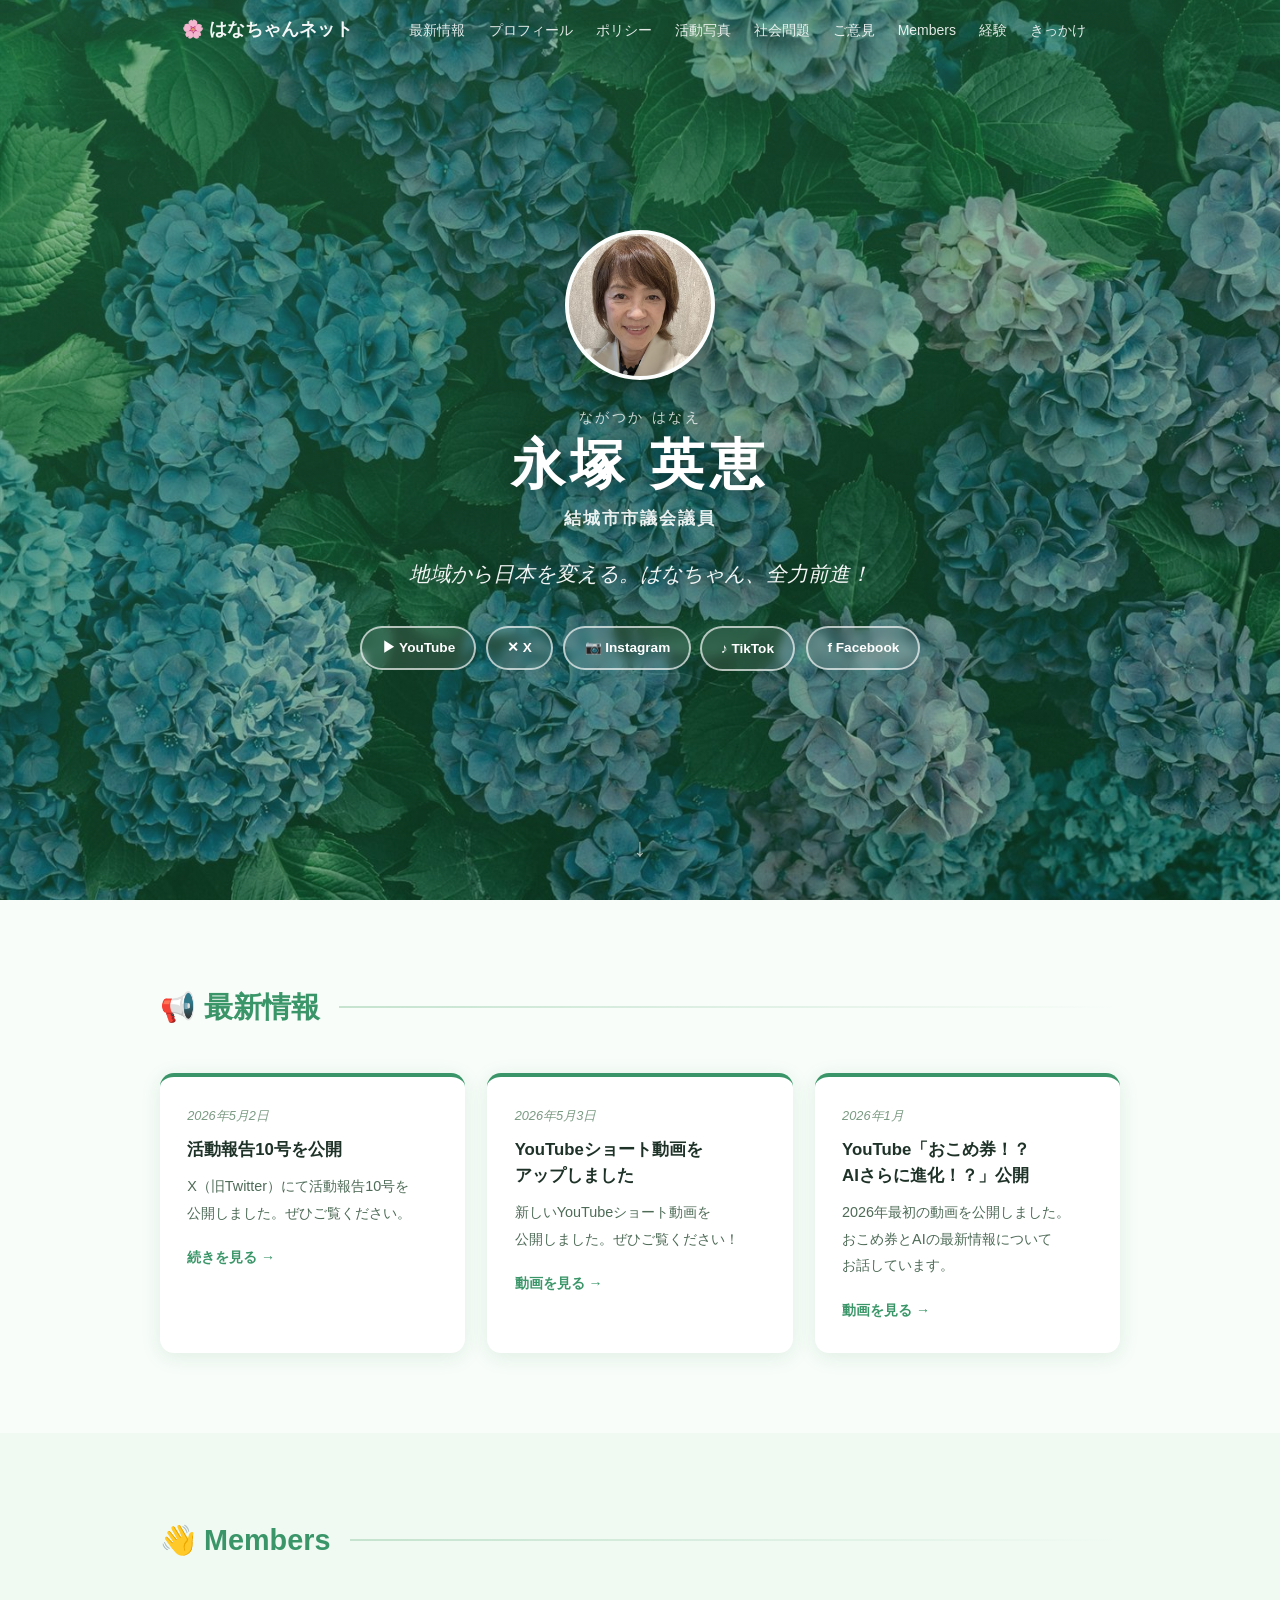
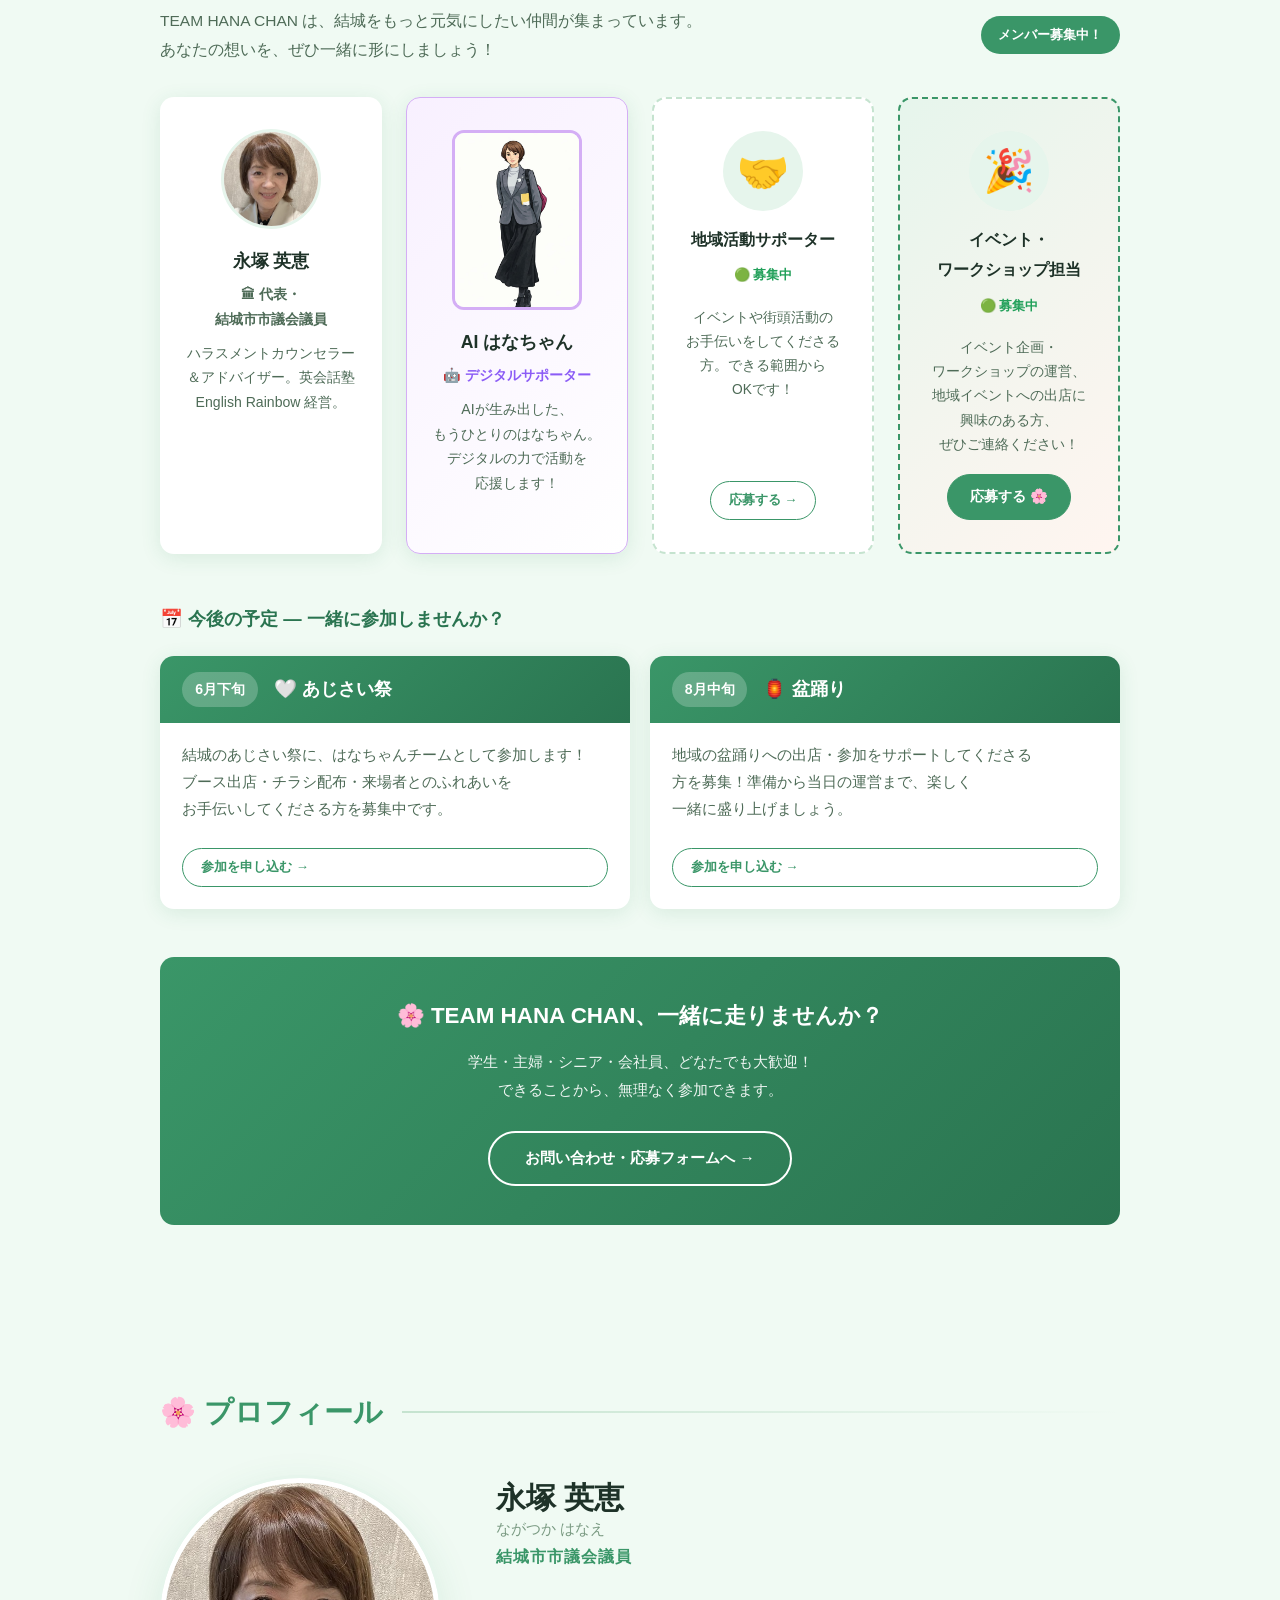
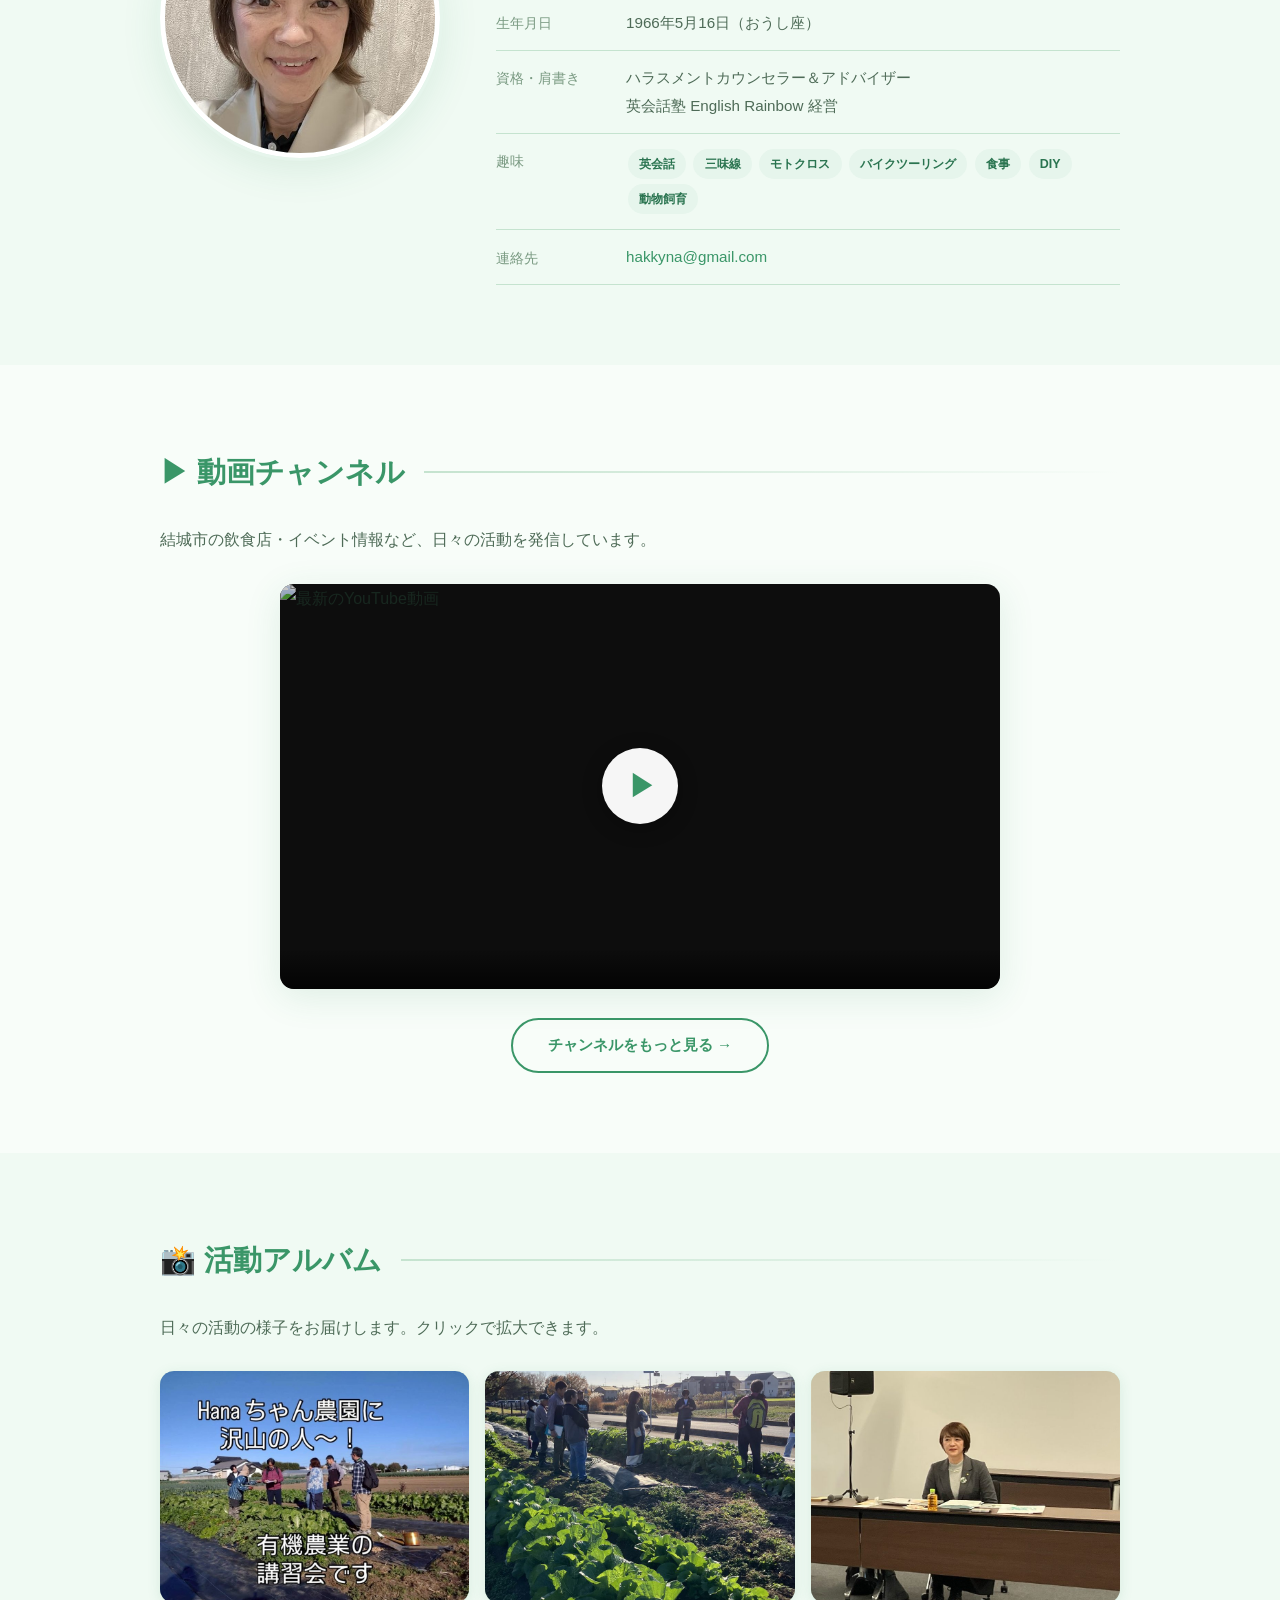
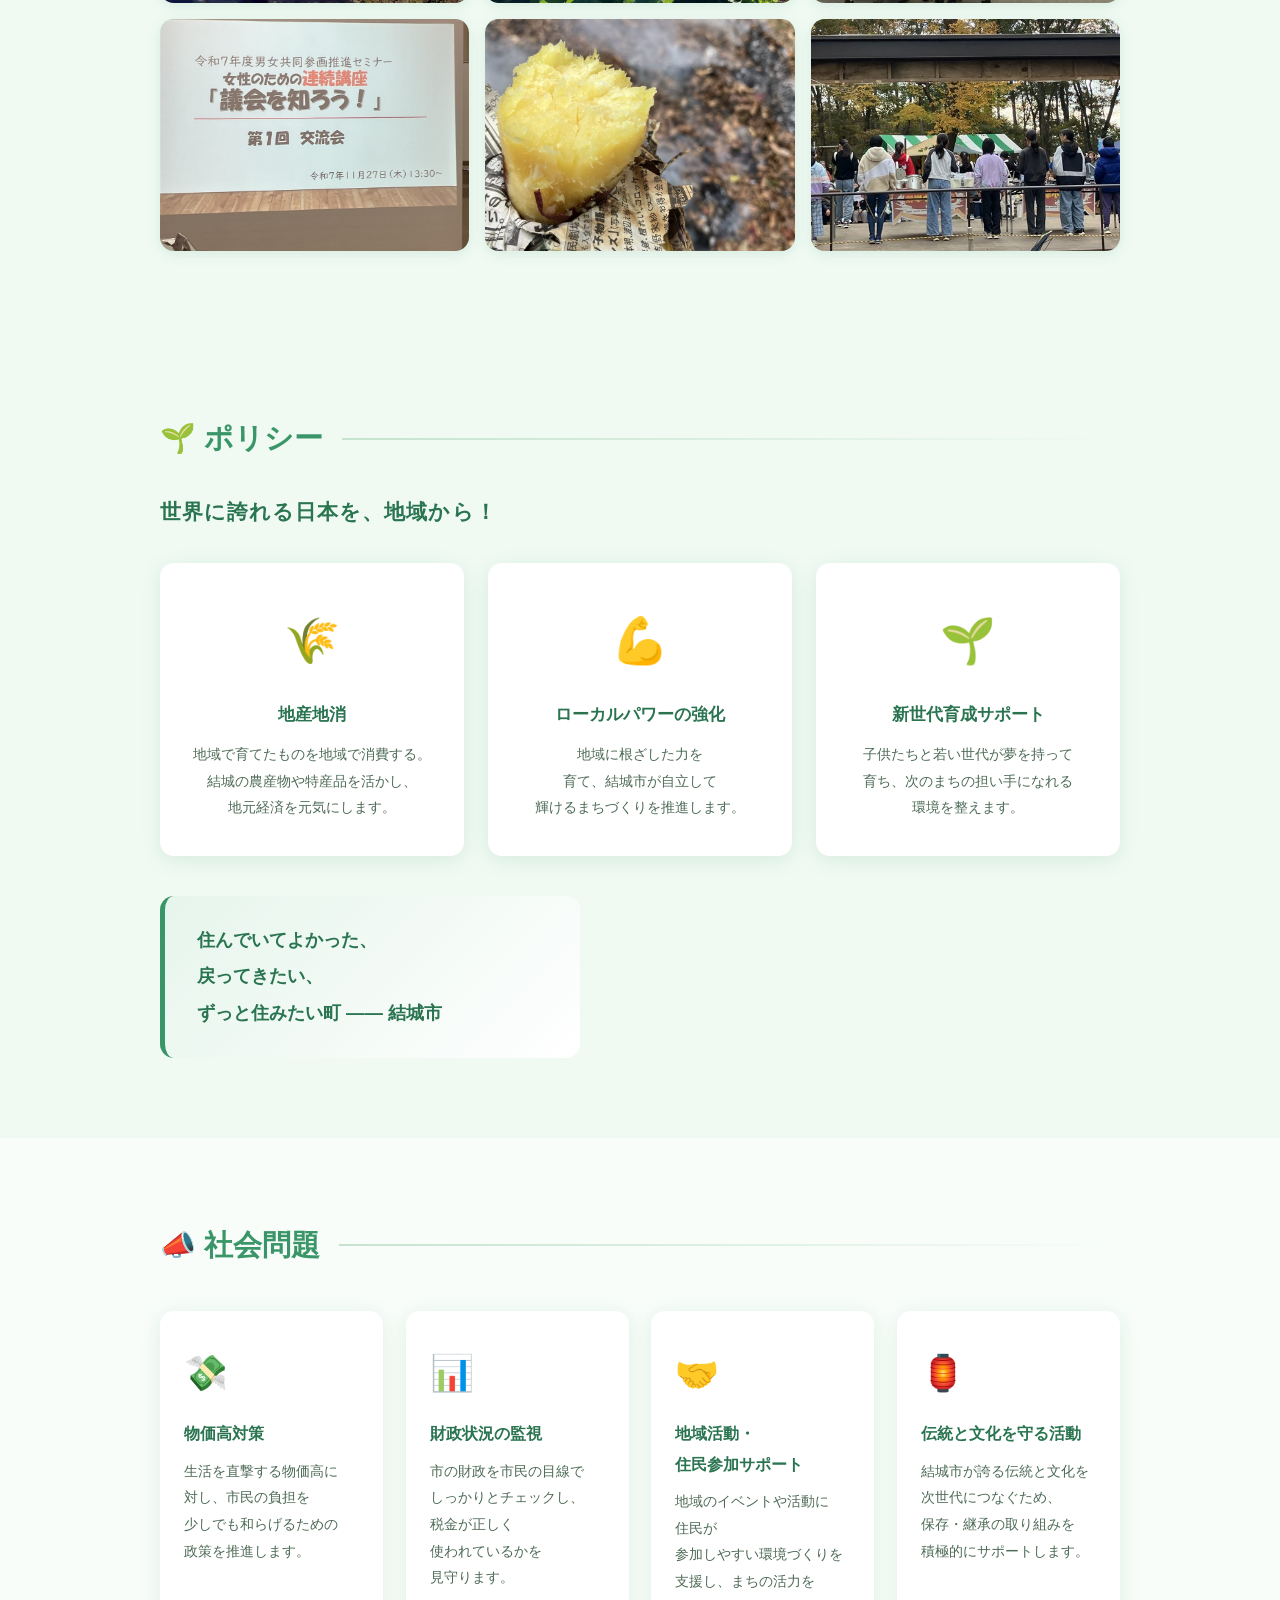
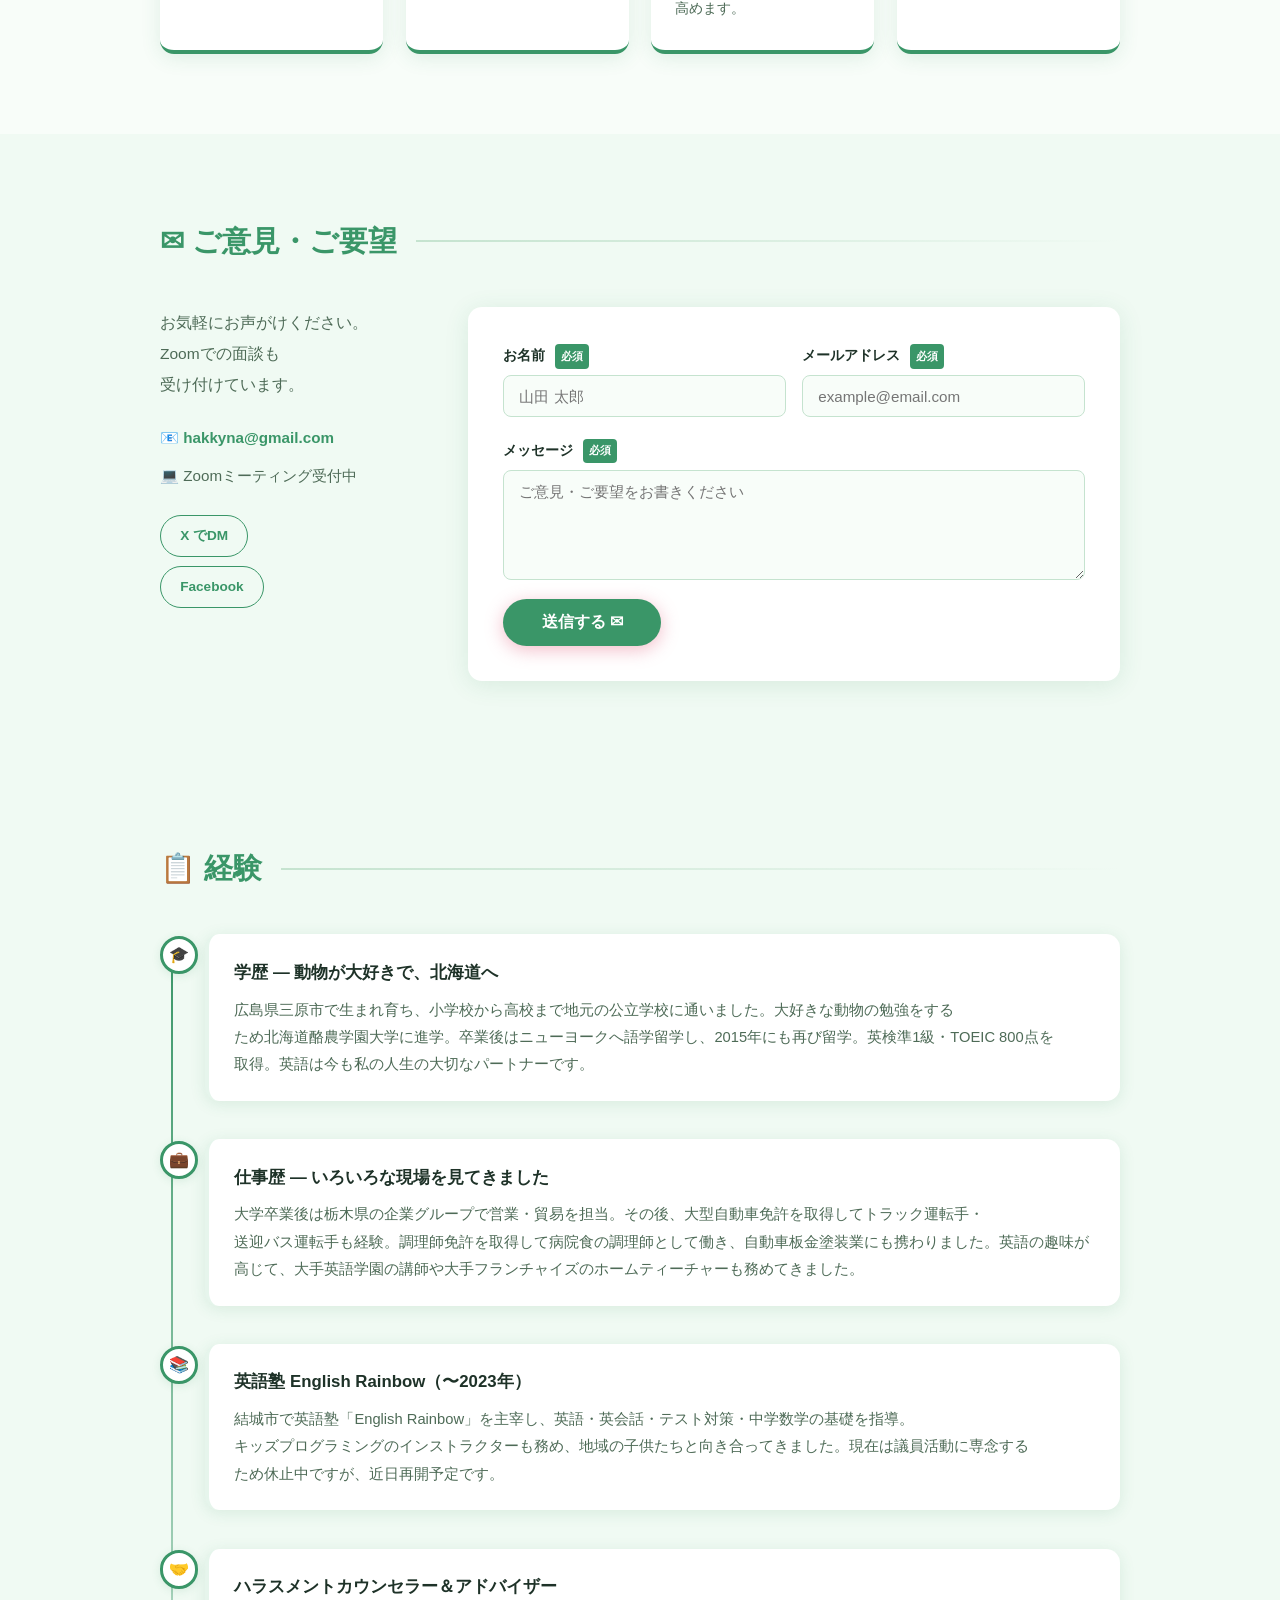
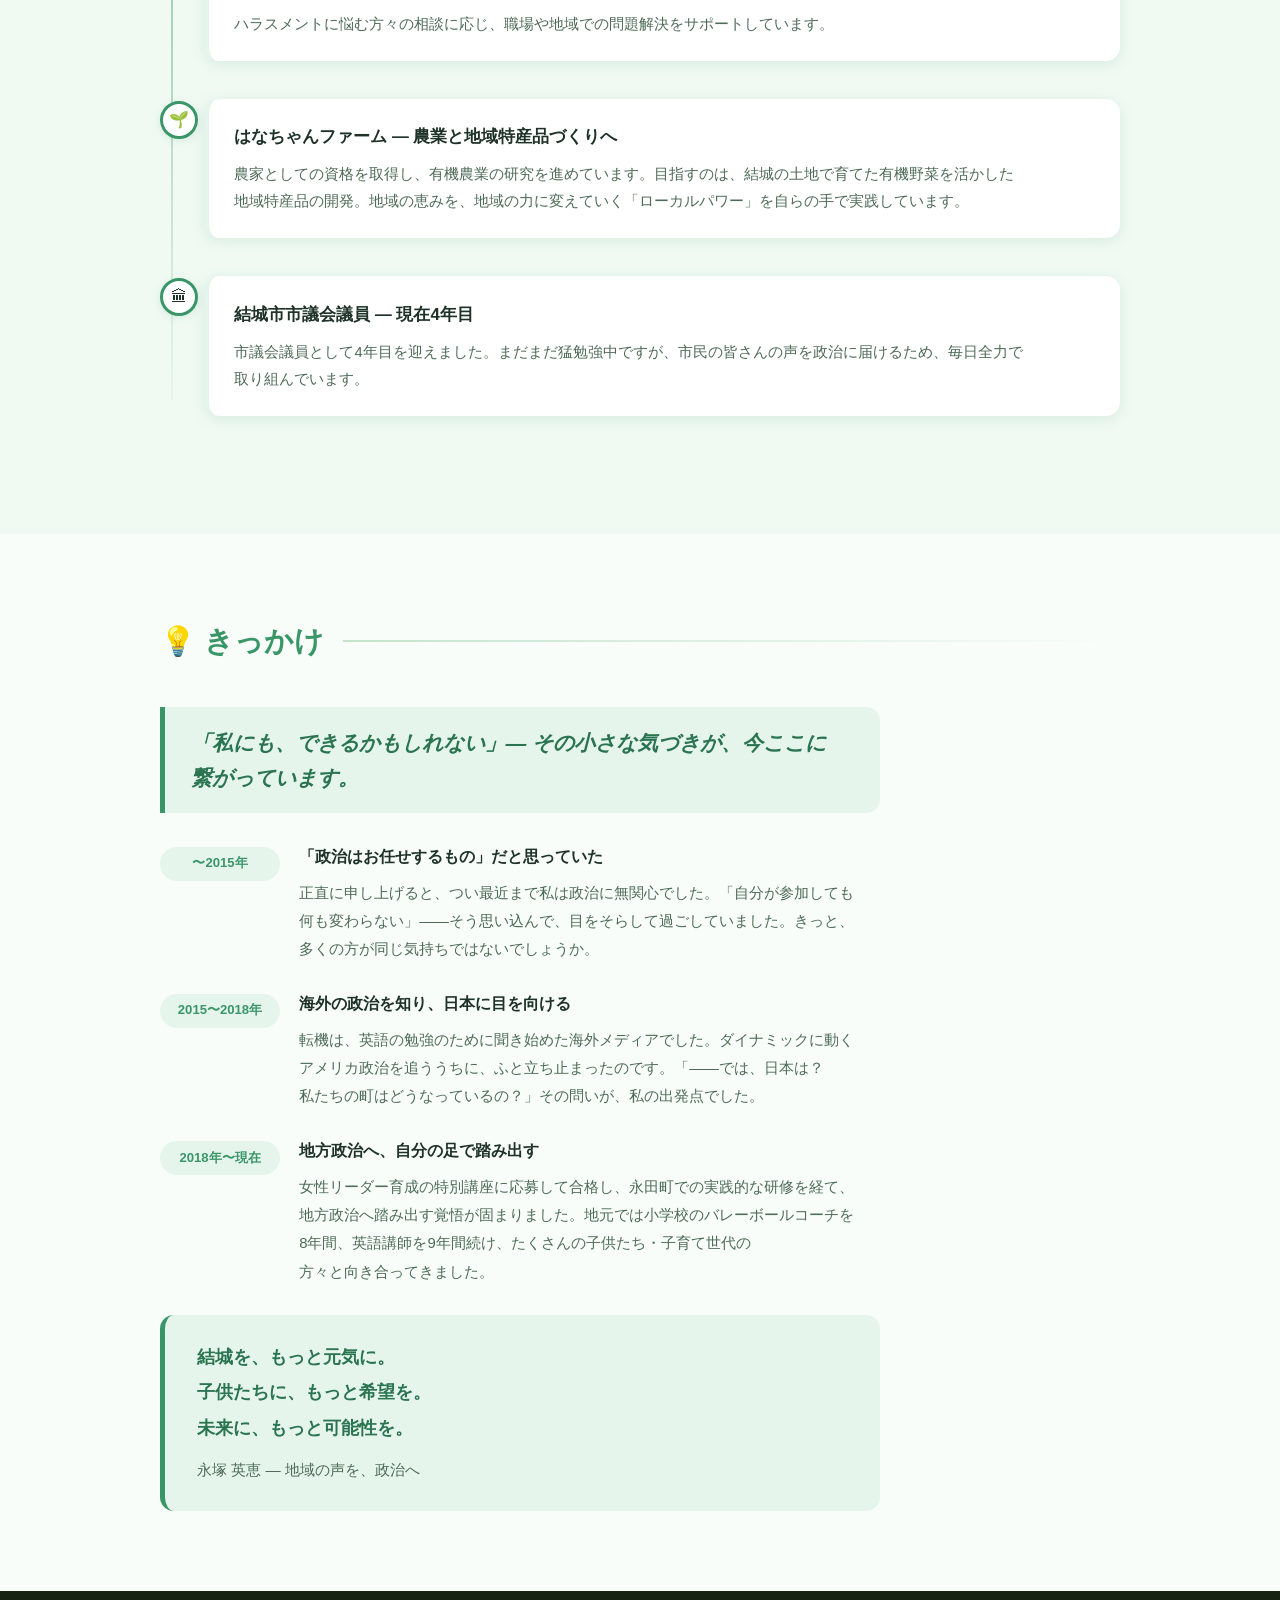
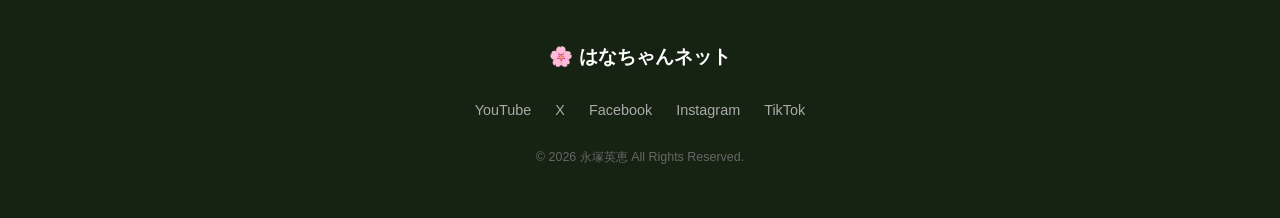
==== hanachan-site/index.html @ 131e8b28 "Add files via upload" ====
<!DOCTYPE html>
<html lang="ja">
<head>
  <meta charset="UTF-8">
  <meta name="viewport" content="width=device-width, initial-scale=1.0">
  <title>はい！はなちゃんです！</title>
  <meta name="description" content="結城市市議会議員 永塚英恵（ながつか はなえ）の公式ホームページ。はい！はなちゃんです！">
  <link rel="stylesheet" href="style.css">
  <script async src="https://www.googletagmanager.com/gtag/js?id=G-E27TSB1C4W"></script>
  <script>
    window.dataLayer = window.dataLayer || [];
    function gtag(){dataLayer.push(arguments);}
    gtag('js', new Date());
    gtag('config', 'G-E27TSB1C4W');
  </script>
</head>
<body>


  <!-- ========================================
       ナビゲーション
       ======================================== -->
  <header id="header">
    <nav class="nav">
      <a href="#top" class="nav-logo">&#x1F338; はなちゃんネット</a>

      <button class="nav-toggle" onclick="toggleMenu()" aria-label="メニュー">
        <span></span><span></span><span></span>
      </button>

      <ul class="nav-menu" id="navMenu">
        <li><a href="#news"       onclick="closeMenu()">最新情報</a></li>
        <li><a href="#profile"    onclick="closeMenu()">プロフィール</a></li>
        <li><a href="#policy"     onclick="closeMenu()">ポリシー</a></li>
        <li><a href="#gallery"    onclick="closeMenu()">活動写真</a></li>
        <li><a href="#issues"     onclick="closeMenu()">社会問題</a></li>
        <li><a href="#contact"    onclick="closeMenu()">ご意見</a></li>
        <li><a href="#members"    onclick="closeMenu()">Members</a></li>
        <li><a href="#experience" onclick="closeMenu()">経験</a></li>
        <li><a href="#motivation" onclick="closeMenu()">きっかけ</a></li>
      </ul>
    </nav>
  </header>


  <!-- ========================================
       ヒーローセクション（一番上の大きなエリア）

       【背景写真の入れ方】
       images/hero-bg.jpg というファイル名で保存してください。
       写真がない場合はピンクのグラデーションが表示されます。
       ======================================== -->
  <section class="hero" id="top">
    <div class="hero-overlay"></div>
<div class="hero-content">

      <!-- プロフィール写真（images/profile.jpg） -->
      <img src="images/profile.jpg" alt="永塚英恵" class="hero-avatar" width="150" height="150">

      <p class="hero-yomi">ながつか はなえ</p>
      <h1 class="hero-name">永塚 英恵</h1>
      <p class="hero-title">結城市市議会議員</p>

      <!-- キャッチコピー（自由に変更してください） -->
      <p class="hero-catch">地域から日本を変える。はなちゃん、全力前進！</p>

      <!-- SNSリンク（hrefのURLをご自身のものに変えてください） -->
      <div class="hero-sns">
        <a href="https://www.youtube.com/@hakkynachannel2894" target="_blank" rel="noopener" class="sns-pill">&#x25B6; YouTube</a>
        <a href="https://x.com/hanafxr" target="_blank" rel="noopener" class="sns-pill">&#x2715; X</a>
        <a href="https://www.instagram.com/hakkyna/" target="_blank" rel="noopener" class="sns-pill">&#x1F4F7; Instagram</a>
        <a href="https://www.tiktok.com/@hakkyna" target="_blank" rel="noopener" class="sns-pill">&#x266A; TikTok</a>
        <a href="https://www.facebook.com/hanafxr/" target="_blank" rel="noopener" class="sns-pill">f Facebook</a>
      </div>
    </div>

    <!-- 下へスクロールの矢印 -->
    <a href="#news" class="hero-scroll-arrow" aria-label="下へスクロール">&#x2193;</a>
  </section>


  <!-- ========================================
       最新情報セクション

       【新しいお知らせの追加方法】
       下の <article class="news-card"> ブロックをコピーして
       一番上に貼り付け、日付・タイトル・内容を変更してください。
       ======================================== -->
  <section id="news" class="section">
    <div class="container">
      <h2 class="section-title fade-up">&#x1F4E2; 最新情報</h2>
      <div class="news-grid">

        <article class="news-card fade-up">
          <time class="news-date">2026年5月2日</time>
          <h3 class="news-heading">活動報告10号を公開</h3>
          <p class="news-body">X（旧Twitter）にて活動報告10号を公開しました。ぜひご覧ください。</p>
          <a href="https://x.com/hanafxr" target="_blank" rel="noopener" class="news-link">続きを見る &#x2192;</a>
        </article>

        <article class="news-card fade-up">
          <time class="news-date">2026年5月3日</time>
          <h3 class="news-heading">YouTubeショート動画をアップしました</h3>
          <p class="news-body">新しいYouTubeショート動画を公開しました。ぜひご覧ください！</p>
          <a href="https://www.youtube.com/shorts/GWT_ASBV-pw" target="_blank" rel="noopener" class="news-link">動画を見る &#x2192;</a>
        </article>

        <article class="news-card fade-up">
          <time class="news-date">2026年1月</time>
          <h3 class="news-heading">YouTube「おこめ券！？　AIさらに進化！？」公開</h3>
          <p class="news-body">2026年最初の動画を公開しました。おこめ券とAIの最新情報についてお話しています。</p>
          <a href="https://www.youtube.com/watch?v=190F5z62yTE&t=30s" target="_blank" rel="noopener" class="news-link">動画を見る &#x2192;</a>
        </article>

      </div>
    </div>
  </section>


  <!-- ========================================
       Membersセクション
       ======================================== -->
  <section id="members" class="section section-alt">
    <div class="container">
      <h2 class="section-title fade-up">&#x1F44B; Members</h2>

      <div class="members-lead fade-up">
        <p class="members-lead-text">TEAM HANA CHAN は、結城をもっと元気にしたい仲間が集まっています。<br>あなたの想いを、ぜひ一緒に形にしましょう！</p>
        <span class="members-badge">メンバー募集中！</span>
      </div>

      <!-- メンバーグリッド -->
      <div class="card-grid members-grid" style="margin-top:2rem;">

        <div class="member-card fade-up">
          <img src="images/profile.jpg" alt="永塚英恵" width="120" height="120" loading="lazy">
          <h3>永塚 英恵</h3>
          <p class="member-role">&#x1F3DB; 代表・結城市市議会議員</p>
          <p>ハラスメントカウンセラー＆アドバイザー。英会話塾 English Rainbow 経営。</p>
        </div>

        <div class="member-card fade-up member-ai">
          <img src="images/hero-bg2.jpg" alt="AIはなちゃん" width="130" height="180" loading="lazy">
          <h3>AI はなちゃん</h3>
          <p class="member-role">&#x1F916; デジタルサポーター</p>
          <p>AIが生み出した、もうひとりのはなちゃん。デジタルの力で活動を応援します！</p>
        </div>

        <div class="member-card-open fade-up">
          <div class="member-open-avatar">&#x1F91D;</div>
          <h3>地域活動サポーター</h3>
          <p class="member-role recruit-label">&#x1F7E2; 募集中</p>
          <p>イベントや街頭活動のお手伝いをしてくださる方。できる範囲からOKです！</p>
          <a href="#contact" class="recruit-btn">応募する &#x2192;</a>
        </div>

        <div class="member-card-open fade-up member-open-you">
          <div class="member-open-avatar">&#x1F389;</div>
          <h3>イベント・ワークショップ担当</h3>
          <p class="member-role recruit-label">&#x1F7E2; 募集中</p>
          <p>イベント企画・ワークショップの運営、地域イベントへの出店に興味のある方、ぜひご連絡ください！</p>
          <a href="#contact" class="recruit-btn recruit-btn-main">応募する &#x1F338;</a>
        </div>

      </div>

      <!-- 今後の予定・参加者募集 -->
      <div class="event-recruit-wrap fade-up">
        <h3 class="event-recruit-heading">&#x1F4C5; 今後の予定 ― 一緒に参加しませんか？</h3>
        <div class="event-recruit-grid">

          <div class="event-recruit-card">
            <div class="event-recruit-date">
              <span class="event-month">6月下旬</span>
              <span class="event-name">&#x1F90D; あじさい祭</span>
            </div>
            <div class="event-recruit-body">
              <p>結城のあじさい祭に、はなちゃんチームとして参加します！ブース出店・チラシ配布・来場者とのふれあいをお手伝いしてくださる方を募集中です。</p>
              <a href="#contact" class="recruit-btn">参加を申し込む &#x2192;</a>
            </div>
          </div>

          <div class="event-recruit-card">
            <div class="event-recruit-date">
              <span class="event-month">8月中旬</span>
              <span class="event-name">&#x1F3EE; 盆踊り</span>
            </div>
            <div class="event-recruit-body">
              <p>地域の盆踊りへの出店・参加をサポートしてくださる方を募集！準備から当日の運営まで、楽しく一緒に盛り上げましょう。</p>
              <a href="#contact" class="recruit-btn">参加を申し込む &#x2192;</a>
            </div>
          </div>

        </div>
      </div>

      <!-- 募集バナー -->
      <div class="recruit-banner fade-up">
        <p class="recruit-banner-text">&#x1F338; TEAM HANA CHAN、一緒に走りませんか？</p>
        <p class="recruit-banner-sub">学生・主婦・シニア・会社員、どなたでも大歓迎！<br>できることから、無理なく参加できます。</p>
        <a href="#contact" class="btn-outline">お問い合わせ・応募フォームへ &#x2192;</a>
      </div>

    </div>
  </section>


  <!-- ========================================
       プロフィールセクション
       ======================================== -->
  <section id="profile" class="section section-alt">
    <div class="container">
      <h2 class="section-title fade-up">&#x1F338; プロフィール</h2>
      <div class="profile-layout">

        <!-- プロフィール写真 -->
        <div class="profile-photo-wrap fade-up">
          <img src="images/profile.jpg" alt="永塚英恵" class="profile-img" width="280" height="280" loading="lazy">
        </div>

        <!-- プロフィール情報（変更できます） -->
        <div class="profile-bio fade-up">
          <h3 class="profile-name">
            永塚 英恵
            <span class="profile-kana">ながつか はなえ</span>
          </h3>
          <p class="profile-post">結城市市議会議員</p>

          <table class="profile-table">
            <tr>
              <th>生年月日</th>
              <td>1966年5月16日（おうし座）</td>
            </tr>
            <tr>
              <th>資格・肩書き</th>
              <td>
                ハラスメントカウンセラー＆アドバイザー<br>
                英会話塾 English Rainbow 経営
              </td>
            </tr>
            <tr>
              <th>趣味</th>
              <td>
                <!-- 趣味タグ（追加・削除できます） -->
                <span class="tag">英会話</span>
                <span class="tag">三味線</span>
                <span class="tag">モトクロス</span>
                <span class="tag">バイクツーリング</span>
                <span class="tag">食事</span>
                <span class="tag">DIY</span>
                <span class="tag">動物飼育</span>
              </td>
            </tr>
            <tr>
              <th>連絡先</th>
              <td><a href="mailto:hakkyna@gmail.com">hakkyna@gmail.com</a></td>
            </tr>
          </table>
        </div>

      </div>
    </div>
  </section>


  <!-- ========================================
       YouTube動画セクション

       【動画を変えたい場合】
       「190F5z62yTE」の部分をYouTube動画IDに書き換えてください。
       （YouTubeのURLの ?v= の後ろの文字列です）
       ======================================== -->
  <section id="youtube" class="section">
    <div class="container">
      <h2 class="section-title fade-up">&#x25B6; 動画チャンネル</h2>
      <p class="section-lead fade-up">結城市の飲食店・イベント情報など、日々の活動を発信しています。</p>

      <!-- Netlify公開後は最新動画が自動で表示されます -->
      <div class="video-wrap fade-up">
        <div class="video-thumb" id="ytPlayer" onclick="playLatestVideo()" role="button" tabindex="0" aria-label="最新動画を再生する">
          <img
            id="ytThumbnail"
            src="https://img.youtube.com/vi/190F5z62yTE/hqdefault.jpg"
            alt="最新のYouTube動画"
            width="640" height="360"
            loading="lazy"
          >
          <div class="video-play-overlay">
            <div class="play-btn-circle">&#x25B6;</div>
          </div>
          <div class="video-latest-title" id="ytVideoTitle"></div>
        </div>
      </div>

      <div class="text-center fade-up" style="margin-top:1.8rem;">
        <a href="https://www.youtube.com/@hakkynachannel2894" target="_blank" rel="noopener" class="btn-outline">
          チャンネルをもっと見る &#x2192;
        </a>
      </div>
    </div>
  </section>


  <!-- ========================================
       活動アルバムセクション

       【写真の追加方法】
       1. images/gallery/ フォルダに写真を入れる
       2. 下の <div class="gallery-item"> をコピーして
          src="images/gallery/ファイル名.jpg" を変更する
       3. alt="説明文" に写真の内容を書く
       ======================================== -->
  <section id="gallery" class="section section-alt">
    <div class="container">
      <h2 class="section-title fade-up">&#x1F4F8; 活動アルバム</h2>
      <p class="section-lead fade-up">日々の活動の様子をお届けします。クリックで拡大できます。</p>

      <div class="gallery-grid" id="galleryGrid">

        <!-- ▼ 写真を追加する場合はこのブロックをコピーしてください ▼
             href="..." にリンク先URLを入れてください。リンクなしの場合は href="#" のままでOKです -->
        <a href="https://www.instagram.com/agrirainbow87/?hl=ja" target="_blank" rel="noopener" class="gallery-item fade-up">
          <img src="images/gallery/photo1.jpg" alt="有機農業実践講習会" loading="lazy">
          <div class="gallery-caption">有機農業実践講習会</div>
        </a>

        <a href="https://www.instagram.com/agrirainbow87/?hl=ja" target="_blank" rel="noopener" class="gallery-item fade-up">
          <img src="images/gallery/photo2.jpg" alt="有機白菜の中での講習" loading="lazy">
          <div class="gallery-caption">有機白菜の中での講習</div>
        </a>

        <a href="https://www.tiktok.com/@hakkyna?_t=8YKvqJxHCEb&_r=1" target="_blank" rel="noopener" class="gallery-item fade-up">
          <img src="images/gallery/photo3.jpg" alt="議員活動" loading="lazy">
          <div class="gallery-caption">議員活動</div>
        </a>

        <a href="https://www.instagram.com/hanaenagatsuka/" target="_blank" rel="noopener" class="gallery-item fade-up">
          <img src="images/gallery/photo4.jpg" alt="女性議員と市民の交流" loading="lazy">
          <div class="gallery-caption">女性議員と市民の交流</div>
        </a>

        <a href="https://www.instagram.com/yukisatoyamanokai/?hl=ja" target="_blank" rel="noopener" class="gallery-item fade-up">
          <img src="images/gallery/photo5.jpg" alt="里山活動でお芋を焼く" loading="lazy">
          <div class="gallery-caption">里山活動でお芋を焼く</div>
        </a>

        <a href="https://www.instagram.com/yuki_city_official/?hl=ja" target="_blank" rel="noopener" class="gallery-item fade-up">
          <img src="images/gallery/photo6.jpg" alt="健康の森音楽祭" loading="lazy">
          <div class="gallery-caption">健康の森音楽祭</div>
        </a>
        <!-- ▲ ここまでコピー ▲ -->

      </div>
    </div>
  </section>

  <!-- ライトボックス（クリックで拡大表示） -->
  <div id="lightbox" class="lightbox" onclick="closeLightbox(event)">
    <button class="lb-close" onclick="closeLightbox(event)" aria-label="閉じる">&#x2715;</button>
    <button class="lb-prev"  onclick="lbNav(-1, event)"    aria-label="前の写真">&#x276E;</button>
    <div class="lb-inner">
      <img id="lbImg" src="" alt="">
      <p id="lbCaption" class="lb-caption"></p>
    </div>
    <button class="lb-next"  onclick="lbNav(1, event)"     aria-label="次の写真">&#x276F;</button>
  </div>


  <!-- ========================================
       ポリシーセクション
       ======================================== -->
  <section id="policy" class="section section-alt">
    <div class="container">
      <h2 class="section-title fade-up">&#x1F331; ポリシー</h2>
      <p class="policy-lead fade-up">世界に誇れる日本を、地域から！</p>

      <div class="policy-grid">

        <div class="policy-card fade-up">
          <div class="policy-icon">&#x1F33E;</div>
          <h3>地産地消</h3>
          <p>地域で育てたものを地域で消費する。結城の農産物や特産品を活かし、地元経済を元気にします。</p>
        </div>

        <div class="policy-card fade-up">
          <div class="policy-icon">&#x1F4AA;</div>
          <h3>ローカルパワーの強化</h3>
          <p>地域に根ざした力を育て、結城市が自立して輝けるまちづくりを推進します。</p>
        </div>

        <div class="policy-card fade-up">
          <div class="policy-icon">&#x1F331;</div>
          <h3>新世代育成サポート</h3>
          <p>子供たちと若い世代が夢を持って育ち、次のまちの担い手になれる環境を整えます。</p>
        </div>

      </div>

      <div class="policy-tagline fade-up">
        <p>住んでいてよかった、</p>
        <p>戻ってきたい、</p>
        <p>ずっと住みたい町 ―― 結城市</p>
      </div>
    </div>
  </section>


  <!-- ========================================
       社会問題セクション
       ======================================== -->
  <section id="issues" class="section">
    <div class="container">
      <h2 class="section-title fade-up">&#x1F4E3; 社会問題</h2>
      <div class="issues-grid">

        <div class="issue-card fade-up">
          <div class="issue-icon">&#x1F4B8;</div>
          <h3>物価高対策</h3>
          <p>生活を直撃する物価高に対し、市民の負担を少しでも和らげるための政策を推進します。</p>
        </div>

        <div class="issue-card fade-up">
          <div class="issue-icon">&#x1F4CA;</div>
          <h3>財政状況の監視</h3>
          <p>市の財政を市民の目線でしっかりとチェックし、税金が正しく使われているかを見守ります。</p>
        </div>

        <div class="issue-card fade-up">
          <div class="issue-icon">&#x1F91D;</div>
          <h3>地域活動・住民参加サポート</h3>
          <p>地域のイベントや活動に住民が参加しやすい環境づくりを支援し、まちの活力を高めます。</p>
        </div>

        <div class="issue-card fade-up">
          <div class="issue-icon">&#x1F3EE;</div>
          <h3>伝統と文化を守る活動</h3>
          <p>結城市が誇る伝統と文化を次世代につなぐため、保存・継承の取り組みを積極的にサポートします。</p>
        </div>

      </div>
    </div>
  </section>


  <!-- ========================================
       ご意見・ご要望セクション（お問い合わせ）
       フォームを送信するとNetlifyが通知メールを送ってくれます
       ======================================== -->
  <section id="contact" class="section section-alt">
    <div class="container">
      <h2 class="section-title fade-up">&#x2709; ご意見・ご要望</h2>
      <div class="contact-layout">

        <!-- 左：連絡先情報 -->
        <div class="contact-info fade-up">
          <p>お気軽にお声がけください。<br>Zoomでの面談も受け付けています。</p>
          <div class="contact-details">
            <p>&#x1F4E7; <a href="mailto:hakkyna@gmail.com">hakkyna@gmail.com</a></p>
            <p>&#x1F4BB; Zoomミーティング受付中</p>
          </div>
          <div class="contact-btns">
            <a href="https://x.com/hanafxr" target="_blank" rel="noopener" class="btn-outline-sm">X でDM</a>
            <a href="https://www.facebook.com/hanafxr/" target="_blank" rel="noopener" class="btn-outline-sm">Facebook</a>
          </div>
        </div>

        <!-- 右：送信フォーム -->
        <form name="contact" method="POST" data-netlify="true" netlify-honeypot="bot-field" class="contact-form fade-up">
          <input type="hidden" name="form-name" value="contact">
          <p hidden><input name="bot-field"></p>

          <div class="form-row">
            <div class="form-group">
              <label for="name">お名前 <span class="req">必須</span></label>
              <input type="text" id="name" name="name" required placeholder="山田 太郎">
            </div>
            <div class="form-group">
              <label for="email">メールアドレス <span class="req">必須</span></label>
              <input type="email" id="email" name="email" required placeholder="example@email.com">
            </div>
          </div>
          <div class="form-group">
            <label for="message">メッセージ <span class="req">必須</span></label>
            <textarea id="message" name="message" required rows="5" placeholder="ご意見・ご要望をお書きください"></textarea>
          </div>
          <button type="submit" class="submit-btn">送信する &#x2709;</button>
        </form>

      </div>
    </div>
  </section>


  <!-- ========================================
       経験セクション（タイムライン形式）
       ======================================== -->
  <section id="experience" class="section section-alt">
    <div class="container">
      <h2 class="section-title fade-up">&#x1F4CB; 経験</h2>
      <div class="timeline">

        <div class="tl-item fade-up">
          <div class="tl-icon">&#x1F393;</div>
          <div class="tl-body">
            <h3>学歴 ― 動物が大好きで、北海道へ</h3>
            <p>広島県三原市で生まれ育ち、小学校から高校まで地元の公立学校に通いました。大好きな動物の勉強をするため北海道酪農学園大学に進学。卒業後はニューヨークへ語学留学し、2015年にも再び留学。英検準1級・TOEIC 800点を取得。英語は今も私の人生の大切なパートナーです。</p>
          </div>
        </div>

        <div class="tl-item fade-up">
          <div class="tl-icon">&#x1F4BC;</div>
          <div class="tl-body">
            <h3>仕事歴 ― いろいろな現場を見てきました</h3>
            <p>大学卒業後は栃木県の企業グループで営業・貿易を担当。その後、大型自動車免許を取得してトラック運転手・送迎バス運転手も経験。調理師免許を取得して病院食の調理師として働き、自動車板金塗装業にも携わりました。英語の趣味が高じて、大手英語学園の講師や大手フランチャイズのホームティーチャーも務めてきました。</p>
          </div>
        </div>

        <div class="tl-item fade-up">
          <div class="tl-icon">&#x1F4DA;</div>
          <div class="tl-body">
            <h3>英語塾 English Rainbow（〜2023年）</h3>
            <p>結城市で英語塾「English Rainbow」を主宰し、英語・英会話・テスト対策・中学数学の基礎を指導。キッズプログラミングのインストラクターも務め、地域の子供たちと向き合ってきました。現在は議員活動に専念するため休止中ですが、近日再開予定です。</p>
          </div>
        </div>

        <div class="tl-item fade-up">
          <div class="tl-icon">&#x1F91D;</div>
          <div class="tl-body">
            <h3>ハラスメントカウンセラー＆アドバイザー</h3>
            <p>ハラスメントに悩む方々の相談に応じ、職場や地域での問題解決をサポートしています。</p>
          </div>
        </div>

        <div class="tl-item fade-up">
          <div class="tl-icon">&#x1F331;</div>
          <div class="tl-body">
            <h3>はなちゃんファーム ― 農業と地域特産品づくりへ</h3>
            <p>農家としての資格を取得し、有機農業の研究を進めています。目指すのは、結城の土地で育てた有機野菜を活かした地域特産品の開発。地域の恵みを、地域の力に変えていく「ローカルパワー」を自らの手で実践しています。</p>
          </div>
        </div>

        <div class="tl-item fade-up">
          <div class="tl-icon">&#x1F3DB;</div>
          <div class="tl-body">
            <h3>結城市市議会議員 ― 現在4年目</h3>
            <p>市議会議員として4年目を迎えました。まだまだ猛勉強中ですが、市民の皆さんの声を政治に届けるため、毎日全力で取り組んでいます。</p>
          </div>
        </div>

      </div>
    </div>
  </section>


  <!-- ========================================
       きっかけセクション
       ======================================== -->
  <section id="motivation" class="section">
    <div class="container">
      <h2 class="section-title fade-up">&#x1F4A1; きっかけ</h2>
      <div class="motivation-wrap fade-up">

        <blockquote class="motivation-quote">
          「私にも、できるかもしれない」― その小さな気づきが、今ここに繋がっています。
        </blockquote>

        <div class="motivation-timeline">

          <div class="mt-item">
            <div class="mt-label">〜2015年</div>
            <div class="mt-text">
              <h4>「政治はお任せするもの」だと思っていた</h4>
              <p>正直に申し上げると、つい最近まで私は政治に無関心でした。「自分が参加しても何も変わらない」――そう思い込んで、目をそらして過ごしていました。きっと、多くの方が同じ気持ちではないでしょうか。</p>
            </div>
          </div>

          <div class="mt-item">
            <div class="mt-label">2015〜2018年</div>
            <div class="mt-text">
              <h4>海外の政治を知り、日本に目を向ける</h4>
              <p>転機は、英語の勉強のために聞き始めた海外メディアでした。ダイナミックに動くアメリカ政治を追ううちに、ふと立ち止まったのです。「――では、日本は？私たちの町はどうなっているの？」その問いが、私の出発点でした。</p>
            </div>
          </div>

          <div class="mt-item">
            <div class="mt-label">2018年〜現在</div>
            <div class="mt-text">
              <h4>地方政治へ、自分の足で踏み出す</h4>
              <p>女性リーダー育成の特別講座に応募して合格し、永田町での実践的な研修を経て、地方政治へ踏み出す覚悟が固まりました。地元では小学校のバレーボールコーチを8年間、英語講師を9年間続け、たくさんの子供たち・子育て世代の方々と向き合ってきました。</p>
            </div>
          </div>

        </div>

        <div class="motivation-closing">
          <p>結城を、もっと元気に。</p>
          <p>子供たちに、もっと希望を。</p>
          <p>未来に、もっと可能性を。</p>
          <p class="mt-sign">永塚 英恵 ― 地域の声を、政治へ</p>
        </div>
      </div>
    </div>
  </section>


  <!-- ========================================
       フッター
       ======================================== -->
  <footer class="footer">
    <div class="container">
      <p class="footer-logo">&#x1F338; はなちゃんネット</p>
      <div class="footer-sns">
        <a href="https://www.youtube.com/@hakkynachannel2894" target="_blank" rel="noopener">YouTube</a>
        <a href="https://x.com/hanafxr" target="_blank" rel="noopener">X</a>
        <a href="https://www.facebook.com/hanafxr/" target="_blank" rel="noopener">Facebook</a>
        <a href="https://www.instagram.com/hakkyna/" target="_blank" rel="noopener">Instagram</a>
        <a href="https://www.tiktok.com/@hakkyna" target="_blank" rel="noopener">TikTok</a>
      </div>
      <!-- 年号は毎年変更してください -->
      <p class="footer-copy">&copy; 2026 永塚英恵 All Rights Reserved.</p>
    </div>
  </footer>


  <!-- ページトップへ戻るボタン -->
  <button id="toTop" onclick="scrollToTop()" aria-label="ページトップへ">&#x2191;</button>


  <!-- ========================================
       スクリプト（最小限）
       ======================================== -->
  <script>
    const header = document.getElementById('header');

    // ── モバイルメニュー開閉
    function toggleMenu() { document.getElementById('navMenu').classList.toggle('open'); }
    function closeMenu()  { document.getElementById('navMenu').classList.remove('open'); }

    // ── スクロールでナビの背景を変化 & トップボタン表示
    window.addEventListener('scroll', () => {
      const scrolled = window.scrollY > 60;
      header.classList.toggle('scrolled', scrolled);
      document.getElementById('toTop').classList.toggle('show', window.scrollY > 500);
    }, { passive: true });

    // ── ページトップへ
    function scrollToTop() { window.scrollTo({ top: 0, behavior: 'smooth' }); }

    // ── YouTube最新動画を自動取得（Netlify公開後に動作します）
    let latestVideoId = '190F5z62yTE';

    async function loadLatestVideo() {
      try {
        const rssUrl = encodeURIComponent(
          'https://www.youtube.com/feeds/videos.xml?channel_id=UCaPZr0WT-yeB7Cjw2upNd9Q'
        );
        const res = await fetch('https://api.rss2json.com/v1/api.json?rss_url=' + rssUrl);
        if (!res.ok) throw new Error('fetch error');
        const data = await res.json();
        if (data.status !== 'ok' || !data.items || !data.items.length) throw new Error('no items');
        const item = data.items[0];
        const match = item.link.match(/(?:[?&]v=|\/shorts\/)([^&/?]+)/);
        if (!match) throw new Error('no videoId');
        latestVideoId = match[1];
        const thumb = document.getElementById('ytThumbnail');
        thumb.src = 'https://img.youtube.com/vi/' + latestVideoId + '/hqdefault.jpg';
        thumb.onerror = () => { thumb.src = 'https://img.youtube.com/vi/190F5z62yTE/hqdefault.jpg'; };
        if (item.title) {
          document.getElementById('ytVideoTitle').textContent = item.title;
        }
      } catch(e) {
        /* 取得失敗時はデフォルト動画のまま */
      }
    }

    function playLatestVideo() {
      document.getElementById('ytPlayer').innerHTML =
        '<iframe src="https://www.youtube.com/embed/' + latestVideoId + '?autoplay=1&rel=0" ' +
        'allow="autoplay; encrypted-media; fullscreen" allowfullscreen></iframe>';
    }

    loadLatestVideo();

// ── ギャラリー ライトボックス
    let lbIndex = 0;
    let lbItems = [];

    // ページ読み込み後にギャラリーアイテムを初期化
    window.addEventListener('load', () => {
      document.querySelectorAll('.gallery-item img').forEach(img => {
        // 画像が存在しない場合は親要素を非表示に
        img.onerror = () => { img.closest('.gallery-item').style.display = 'none'; };
      });
    });

    function openLightbox(i) {
      lbIndex = i;
      const lb = document.getElementById('lightbox');
      document.getElementById('lbImg').src = lbItems[i].src;
      document.getElementById('lbCaption').textContent =
        lbItems[i].closest('.gallery-item').querySelector('.gallery-caption').textContent;
      lb.classList.add('open');
      document.body.style.overflow = 'hidden';
    }

    function closeLightbox(e) {
      if (e && e.target !== document.getElementById('lightbox') &&
          !e.target.classList.contains('lb-close')) return;
      document.getElementById('lightbox').classList.remove('open');
      document.body.style.overflow = '';
    }

    function lbNav(dir, e) {
      e.stopPropagation();
      lbIndex = (lbIndex + dir + lbItems.length) % lbItems.length;
      openLightbox(lbIndex);
    }

    // キーボード操作
    document.addEventListener('keydown', e => {
      if (!document.getElementById('lightbox').classList.contains('open')) return;
      if (e.key === 'ArrowLeft')  lbNav(-1, e);
      if (e.key === 'ArrowRight') lbNav(1, e);
      if (e.key === 'Escape')     { document.getElementById('lightbox').classList.remove('open'); document.body.style.overflow = ''; }
    });

// ── スクロールアニメーション（要素が画面に入ったらふわっと表示）
    const observer = new IntersectionObserver(entries => {
      entries.forEach(e => { if (e.isIntersecting) e.target.classList.add('visible'); });
    }, { threshold: 0.12 });
    document.querySelectorAll('.fade-up').forEach(el => observer.observe(el));
  </script>

</body>
</html>
---- hanachan-site/style.css ----
/* ============================================================
   style.css — はなちゃんネット

   【色を変えたいときはここだけ編集すればOKです】
   ============================================================ */
:root {
  --pink:        #3a9668;   /* メインカラー（グリーン） */
  --pink-dark:   #2a7450;   /* 濃いグリーン（ホバー時など） */
  --pink-light:  #e6f5ec;   /* 薄いグリーン（背景など） */
  --warm-bg:     #f8fdf9;   /* ページ全体の背景 */
  --warm-alt:    #f0faf3;   /* 交互セクションの背景 */
  --text:        #1e3228;   /* メインの文字色 */
  --text-mid:    #4e6b57;   /* 説明文の色 */
  --text-light:  #7a9a82;   /* 薄い文字（日付など） */
  --border:      #c5e3cf;   /* ボーダー色 */
  --shadow:      rgba(40,130,80,.12);

  --font: 'Hiragino Kaku Gothic ProN', 'Hiragino Sans', 'Meiryo', 'Yu Gothic', sans-serif;
  --max:  960px;   /* コンテンツの最大幅 */
  --r:    14px;    /* 角丸の基準 */
}

/* ── リセット ── */
*, *::before, *::after { box-sizing: border-box; margin: 0; padding: 0; }
html { scroll-behavior: smooth; }
body { font-family: var(--font); color: var(--text); background: var(--warm-bg); line-height: 1.9; overflow-wrap: break-word; word-break: auto-phrase; }
p { text-wrap: pretty; }
img  { max-width: 100%; height: auto; display: block; }
a    { color: var(--pink); text-decoration: none; transition: opacity .2s; }
a:hover { opacity: .72; }

/* ── スクロールアニメーション ── */
/* ページをスクロールすると要素がふわっと現れます */
.fade-up {
  opacity: 0;
  transform: translateY(28px);
  transition: opacity .65s ease, transform .65s ease;
}
.fade-up.visible { opacity: 1; transform: translateY(0); }


/* ============================================================
   ナビゲーション
   ============================================================ */
#header {
  position: fixed;
  top: 0; left: 0; right: 0;
  z-index: 200;
  transition: background .35s, box-shadow .35s;
}

/* スクロールすると白背景になる */
#header.scrolled {
  background: rgba(255,255,255,.97);
  backdrop-filter: blur(10px);
  box-shadow: 0 2px 20px var(--shadow);
}

.nav {
  max-width: var(--max);
  margin: 0 auto;
  padding: 0 1.4rem;
  height: 60px;
  display: flex;
  align-items: center;
  justify-content: space-between;
}

.nav-logo {
  font-size: 1.1rem;
  font-weight: bold;
  color: rgba(255,255,255,.95);
  white-space: nowrap;
  transition: color .3s;
}

#header.scrolled .nav-logo { color: var(--pink); }

/* ハンバーガーボタン（スマホ用） */
.nav-toggle {
  display: none;
  flex-direction: column;
  gap: 5px;
  background: none;
  border: none;
  cursor: pointer;
  padding: 6px;
}

.nav-toggle span {
  display: block;
  width: 24px; height: 2px;
  background: rgba(255,255,255,.9);
  border-radius: 2px;
  transition: background .3s;
}

#header.scrolled .nav-toggle span { background: var(--text); }

.nav-menu {
  list-style: none;
  display: flex;
}

.nav-menu a {
  display: block;
  padding: .4rem .72rem;
  font-size: .875rem;
  color: rgba(255,255,255,.88);
  border-radius: 6px;
  transition: background .2s, color .2s;
}

.nav-menu a:hover {
  background: rgba(255,255,255,.15);
  color: #fff;
  opacity: 1;
}

#header.scrolled .nav-menu a { color: var(--text-mid); }
#header.scrolled .nav-menu a:hover { background: var(--pink-light); color: var(--pink); opacity: 1; }


/* ============================================================
   ヒーローセクション
   ============================================================ */
.hero {
  position: relative;
  min-height: 100vh;
  display: flex;
  flex-direction: column;
  align-items: center;
  justify-content: center;
  text-align: center;
  padding: 80px 1.4rem 5rem;

  /* 背景写真（images/hero-bg.jpg） */
  background-image: url('images/hero-bg-new.jpg');
  background-size: cover;
  background-position: center;
  background-attachment: fixed; /* パーラックス効果 */

  /* 写真がない場合はこの色が表示されます */
  background-color: #8b2244;
}

/* 写真の上に乗せる暗いグラデーション */
.hero-overlay {
  position: absolute;
  inset: 0;
  background: linear-gradient(160deg, rgba(40,130,80,.52) 0%, rgba(15,90,50,.45) 100%);
}

.hero-content { position: relative; z-index: 1; }

.hero-avatar {
  width: 150px; height: 150px;
  border-radius: 50%;
  object-fit: cover;
  border: 4px solid rgba(255,255,255,.88);
  box-shadow: 0 8px 40px rgba(0,0,0,.35);
  margin: 0 auto 1.5rem;
  background: var(--pink-light);
}

.hero-yomi {
  font-size: .9rem;
  color: rgba(255,255,255,.78);
  letter-spacing: .18em;
  margin-bottom: .25rem;
}

.hero-name {
  font-size: 3.4rem;
  font-weight: 900;
  color: #fff;
  letter-spacing: .1em;
  line-height: 1.1;
  text-shadow: 0 3px 16px rgba(0,0,0,.35);
  margin-bottom: .5rem;
}

.hero-title {
  font-size: 1.05rem;
  color: rgba(255,255,255,.9);
  font-weight: bold;
  letter-spacing: .12em;
  margin-bottom: 1.2rem;
}

.hero-catch {
  font-size: 1.3rem;
  color: rgba(255,255,255,.95);
  font-style: italic;
  text-shadow: 0 1px 8px rgba(0,0,0,.25);
  margin-bottom: 2rem;
}

.hero-sns {
  display: flex;
  flex-wrap: wrap;
  justify-content: center;
  gap: .6rem;
}

.sns-pill {
  display: inline-block;
  padding: .45rem 1.2rem;
  border: 2px solid rgba(255,255,255,.65);
  border-radius: 999px;
  color: #fff;
  font-size: .85rem;
  font-weight: bold;
  background: rgba(255,255,255,.1);
  backdrop-filter: blur(4px);
  transition: background .2s, border-color .2s;
}

.sns-pill:hover { background: rgba(255,255,255,.25); border-color: #fff; opacity: 1; }

/* 下スクロール矢印 */
.hero-scroll-arrow {
  position: absolute;
  bottom: 1.8rem;
  left: 50%;
  transform: translateX(-50%);
  z-index: 1;
  font-size: 1.6rem;
  color: rgba(255,255,255,.65);
  animation: bounce 1.8s infinite;
}

@keyframes bounce {
  0%, 100% { transform: translateX(-50%) translateY(0); }
  50%       { transform: translateX(-50%) translateY(8px); }
}


/* ============================================================
   共通レイアウト
   ============================================================ */
.section { padding: 5rem 1.4rem; }
.section-alt { background: var(--warm-alt); }

.container { max-width: var(--max); margin: 0 auto; }

.section-title {
  font-size: 1.8rem;
  font-weight: bold;
  color: var(--pink);
  margin-bottom: 2.4rem;
  display: flex;
  align-items: center;
  gap: .6rem;
}

/* タイトル右の飾り線 */
.section-title::after {
  content: '';
  flex: 1;
  height: 2px;
  background: linear-gradient(to right, var(--border), transparent);
  margin-left: .6rem;
}

.section-text { font-size: 1rem; line-height: 2.1; color: var(--text-mid); max-width: 720px; }
.section-lead { font-size: .97rem; color: var(--text-mid); margin-top: -.8rem; margin-bottom: 1.8rem; }
.text-center  { text-align: center; }


/* ============================================================
   最新情報
   ============================================================ */
.news-grid {
  display: grid;
  grid-template-columns: repeat(auto-fit, minmax(260px, 1fr));
  gap: 1.4rem;
}

.news-card {
  background: #fff;
  border-radius: var(--r);
  padding: 1.7rem;
  box-shadow: 0 4px 20px var(--shadow);
  border-top: 4px solid var(--pink);
  transition: transform .25s, box-shadow .25s;
}

.news-card:hover { transform: translateY(-5px); box-shadow: 0 10px 30px var(--shadow); }

.news-date    { display: block; font-size: .8rem; color: var(--text-light); font-style: italic; margin-bottom: .55rem; }
.news-heading { font-size: 1.05rem; font-weight: bold; color: var(--text); margin-bottom: .6rem; line-height: 1.55; }
.news-body    { font-size: .9rem; color: var(--text-mid); line-height: 1.85; margin-bottom: 1rem; }
.news-link    { font-size: .88rem; font-weight: bold; color: var(--pink); }
.news-link:hover { text-decoration: underline; opacity: 1; }


/* ============================================================
   プロフィール
   ============================================================ */
.profile-layout {
  display: grid;
  grid-template-columns: 280px 1fr;
  gap: 3.5rem;
  align-items: start;
}

.profile-img {
  width: 100%;
  aspect-ratio: 1;
  object-fit: cover;
  border-radius: 50%;
  box-shadow: 0 10px 40px var(--shadow);
  border: 5px solid #fff;
  outline: 3px solid var(--pink-light);
}

.profile-name {
  font-size: 1.9rem;
  font-weight: 900;
  color: var(--text);
  margin-bottom: .25rem;
  line-height: 1.25;
}

.profile-kana {
  display: block;
  font-size: .95rem;
  font-weight: normal;
  color: var(--text-light);
  margin-top: .2rem;
}

.profile-post {
  font-size: 1rem;
  color: var(--pink);
  font-weight: bold;
  letter-spacing: .06em;
  margin-bottom: 1.5rem;
}

.profile-table { width: 100%; border-collapse: collapse; font-size: .95rem; }
.profile-table tr { border-bottom: 1px solid var(--border); }
.profile-table th {
  padding: .8rem 1rem .8rem 0;
  text-align: left;
  white-space: nowrap;
  color: var(--text-light);
  font-weight: normal;
  font-size: .85rem;
  width: 130px;
  vertical-align: top;
  padding-top: .95rem;
}
.profile-table td { padding: .8rem 0; color: var(--text-mid); line-height: 1.85; vertical-align: top; }

.tag {
  display: inline-block;
  background: var(--pink-light);
  color: var(--pink-dark);
  font-size: .78rem;
  padding: .22rem .7rem;
  border-radius: 999px;
  margin: .15rem .1rem;
  font-weight: bold;
}


/* ============================================================
   YouTube
   ============================================================ */
.video-wrap { max-width: 720px; margin: 0 auto; }

.video-thumb {
  position: relative;
  border-radius: var(--r);
  overflow: hidden;
  cursor: pointer;
  box-shadow: 0 8px 36px var(--shadow);
  aspect-ratio: 16/9;
  background: #111;
}

.video-thumb img {
  width: 100%; height: 100%;
  object-fit: cover;
  transition: transform .4s, opacity .3s;
}

.video-thumb:hover img { transform: scale(1.04); opacity: .82; }

.video-thumb iframe {
  position: absolute; inset: 0;
  width: 100%; height: 100%;
  border: none;
}

.video-play-overlay {
  position: absolute; inset: 0;
  display: flex; align-items: center; justify-content: center;
  background: rgba(0,0,0,.22);
  transition: background .3s;
}

.video-thumb:hover .video-play-overlay { background: rgba(0,0,0,.08); }

.play-btn-circle {
  width: 76px; height: 76px;
  background: rgba(255,255,255,.96);
  border-radius: 50%;
  display: flex; align-items: center; justify-content: center;
  font-size: 1.9rem;
  color: var(--pink);
  box-shadow: 0 4px 20px rgba(0,0,0,.3);
  padding-left: 5px;
  transition: transform .2s;
}

.video-thumb:hover .play-btn-circle { transform: scale(1.12); }

/* 最新動画タイトルのオーバーレイ */
.video-latest-title {
  position: absolute;
  bottom: 0; left: 0; right: 0;
  padding: .7rem 1rem;
  background: linear-gradient(transparent, rgba(0,0,0,.75));
  color: #fff;
  font-size: .9rem;
  font-weight: bold;
  text-align: left;
  border-radius: 0 0 var(--r) var(--r);
  min-height: 2.5rem;
}

.btn-outline {
  display: inline-block;
  padding: .7rem 2.2rem;
  border: 2px solid var(--pink);
  border-radius: 999px;
  color: var(--pink);
  font-weight: bold;
  font-size: .95rem;
  transition: background .2s, color .2s;
}

.btn-outline:hover { background: var(--pink); color: #fff; opacity: 1; }


/* ============================================================
   経験（タイムライン）
   ============================================================ */
.timeline { position: relative; padding-left: 2.8rem; }

/* 縦線 */
.timeline::before {
  content: '';
  position: absolute;
  left: .7rem; top: .5rem; bottom: 1rem;
  width: 2px;
  background: linear-gradient(to bottom, var(--pink), var(--pink-light));
  border-radius: 2px;
}

.tl-item {
  position: relative;
  margin-bottom: 2.4rem;
  display: flex;
  gap: 1.5rem;
}

.tl-icon {
  position: absolute;
  left: -2.8rem; top: .1rem;
  width: 2.4rem; height: 2.4rem;
  background: #fff;
  border: 3px solid var(--pink);
  border-radius: 50%;
  display: flex; align-items: center; justify-content: center;
  font-size: 1rem;
  box-shadow: 0 2px 10px var(--shadow);
}

.tl-body {
  background: #fff;
  border-radius: var(--r);
  padding: 1.4rem 1.6rem;
  box-shadow: 0 3px 16px var(--shadow);
  flex: 1;
  border-left: 4px solid var(--pink-light);
  transition: border-color .2s;
}

.tl-body:hover { border-color: var(--pink); }

.tl-body h3 { font-size: 1.05rem; font-weight: bold; color: var(--text); margin-bottom: .5rem; }
.tl-body p  { font-size: .92rem; color: var(--text-mid); line-height: 1.85; }


/* ============================================================
   きっかけ
   ============================================================ */
.motivation-wrap { max-width: 720px; }

.motivation-quote {
  font-size: 1.3rem;
  color: var(--pink-dark);
  font-weight: bold;
  font-style: italic;
  border-left: 5px solid var(--pink);
  padding: 1.1rem 1.6rem;
  margin-bottom: 1.5rem;
  background: var(--pink-light);
  border-radius: 0 var(--r) var(--r) 0;
  line-height: 1.7;
}


/* ============================================================
   きっかけ（モチベーションタイムライン）
   ============================================================ */
.motivation-timeline {
  display: flex;
  flex-direction: column;
  gap: 1.6rem;
  margin: 1.8rem 0;
  max-width: 720px;
}

.mt-item {
  display: grid;
  grid-template-columns: 120px 1fr;
  gap: 1.2rem;
  align-items: start;
}

.mt-label {
  font-size: .82rem;
  font-weight: bold;
  color: var(--pink);
  background: var(--pink-light);
  border-radius: 999px;
  padding: .3rem .8rem;
  text-align: center;
  white-space: nowrap;
  margin-top: .3rem;
}

.mt-text h4 {
  font-size: 1rem;
  font-weight: bold;
  color: var(--text);
  margin-bottom: .4rem;
}

.mt-text p {
  font-size: .93rem;
  color: var(--text-mid);
  line-height: 1.9;
}

.motivation-closing {
  max-width: 720px;
  background: var(--pink-light);
  border-radius: var(--r);
  padding: 1.6rem 2rem;
  margin-top: 1rem;
  border-left: 5px solid var(--pink);
}

.motivation-closing p {
  font-size: 1.1rem;
  font-weight: bold;
  color: var(--pink-dark);
  line-height: 2;
}

.mt-sign {
  font-size: .95rem !important;
  color: var(--text-mid) !important;
  margin-top: .6rem;
  font-weight: normal !important;
}

@media (max-width: 720px) {
  .mt-item { grid-template-columns: 1fr; gap: .5rem; }
}

/* ============================================================
   ポリシー
   ============================================================ */
.policy-grid {
  display: grid;
  grid-template-columns: repeat(auto-fit, minmax(240px, 1fr));
  gap: 1.5rem;
}

.policy-card {
  background: #fff;
  border-radius: var(--r);
  padding: 2.2rem 1.6rem;
  text-align: center;
  box-shadow: 0 4px 20px var(--shadow);
  transition: transform .25s, box-shadow .25s;
}

.policy-card:hover { transform: translateY(-5px); box-shadow: 0 10px 30px var(--shadow); }

.policy-lead {
  font-size: 1.3rem;
  font-weight: bold;
  color: var(--pink-dark);
  margin-top: -.8rem;
  margin-bottom: 2rem;
  letter-spacing: .05em;
}

.policy-tagline {
  margin-top: 2.5rem;
  padding: 1.6rem 2rem;
  background: linear-gradient(135deg, var(--pink-light), #fff);
  border-radius: var(--r);
  border-left: 5px solid var(--pink);
  max-width: 420px;
}

.policy-tagline p {
  font-size: 1.15rem;
  font-weight: bold;
  color: var(--pink-dark);
  line-height: 2;
}

.policy-icon { font-size: 2.8rem; margin-bottom: 1rem; }
.policy-card h3 { font-size: 1.05rem; color: var(--pink-dark); font-weight: bold; margin-bottom: .6rem; }
.policy-card p  { font-size: .9rem; color: var(--text-mid); line-height: 1.85; }


/* ============================================================
   ご意見・ご要望
   ============================================================ */
.contact-layout {
  display: grid;
  grid-template-columns: 260px 1fr;
  gap: 3rem;
  align-items: start;
  margin-top: 1.5rem;
}

.contact-info p { font-size: .97rem; color: var(--text-mid); line-height: 2; margin-bottom: 1.4rem; }

.contact-details { margin-bottom: 1.5rem; }
.contact-details p { font-size: .95rem; color: var(--text-mid); margin-bottom: .5rem; }
.contact-details a { color: var(--pink); font-weight: bold; }

.contact-btns { display: flex; flex-direction: column; gap: .6rem; align-items: flex-start; }

.btn-outline-sm {
  display: inline-block;
  padding: .42rem 1.2rem;
  border: 1.5px solid var(--pink);
  border-radius: 999px;
  color: var(--pink);
  font-size: .85rem;
  font-weight: bold;
  transition: background .2s, color .2s;
}

.btn-outline-sm:hover { background: var(--pink); color: #fff; opacity: 1; }

.contact-form {
  background: #fff;
  border-radius: var(--r);
  padding: 2.2rem;
  box-shadow: 0 4px 24px var(--shadow);
  display: flex;
  flex-direction: column;
  gap: 1.2rem;
}

.form-row {
  display: grid;
  grid-template-columns: 1fr 1fr;
  gap: 1rem;
}

.form-group { display: flex; flex-direction: column; gap: .4rem; }

.form-group label { font-size: .88rem; font-weight: bold; color: var(--text); }

.req {
  display: inline-block;
  background: var(--pink);
  color: #fff;
  font-size: .7rem;
  padding: .1rem .4rem;
  border-radius: 4px;
  margin-left: .35rem;
  vertical-align: middle;
}

.form-group input,
.form-group textarea {
  padding: .72rem .95rem;
  border: 1.5px solid var(--border);
  border-radius: 8px;
  font-size: .95rem;
  font-family: var(--font);
  color: var(--text);
  background: var(--warm-bg);
  transition: border-color .2s, box-shadow .2s;
}

.form-group input:focus,
.form-group textarea:focus {
  outline: none;
  border-color: var(--pink);
  box-shadow: 0 0 0 3px rgba(224,92,122,.15);
  background: #fff;
}

.submit-btn {
  align-self: flex-start;
  padding: .82rem 2.4rem;
  background: var(--pink);
  color: #fff;
  border: none;
  border-radius: 999px;
  font-size: 1rem;
  font-weight: bold;
  cursor: pointer;
  font-family: var(--font);
  box-shadow: 0 4px 18px rgba(224,92,122,.4);
  transition: background .2s, transform .15s, box-shadow .2s;
}

.submit-btn:hover { background: var(--pink-dark); transform: translateY(-2px); box-shadow: 0 6px 22px rgba(224,92,122,.45); }


/* ============================================================
   フッター
   ============================================================ */
.footer {
  background: #162212;
  color: #bbb;
  padding: 3rem 1.4rem;
  text-align: center;
}

.footer-logo { font-size: 1.2rem; font-weight: bold; color: #fff; margin-bottom: 1.3rem; }

.footer-sns { display: flex; justify-content: center; flex-wrap: wrap; gap: 1.5rem; margin-bottom: 1.4rem; }

.footer-sns a { color: #aaa; font-size: .9rem; transition: color .2s; }
.footer-sns a:hover { color: #fff; opacity: 1; }

.footer-copy { font-size: .78rem; color: #666; }


/* ============================================================
   活動アルバム・ギャラリー
   ============================================================ */
.gallery-grid {
  display: grid;
  grid-template-columns: repeat(auto-fill, minmax(240px, 1fr));
  gap: 1rem;
}

.gallery-item {
  position: relative;
  border-radius: var(--r);
  overflow: hidden;
  aspect-ratio: 4/3;
  background: var(--border);
  box-shadow: 0 3px 14px var(--shadow);
  transition: transform .28s, box-shadow .28s;
  display: block;
  text-decoration: none;
}

.gallery-item:hover {
  transform: scale(1.03);
  box-shadow: 0 8px 24px var(--shadow);
}

.gallery-item img {
  width: 100%; height: 100%;
  object-fit: cover;
  transition: opacity .3s;
}

.gallery-caption {
  position: absolute;
  bottom: 0; left: 0; right: 0;
  padding: .5rem .8rem;
  background: linear-gradient(transparent, rgba(0,0,0,.65));
  color: #fff;
  font-size: .82rem;
  opacity: 0;
  transition: opacity .25s;
}

.gallery-item:hover .gallery-caption { opacity: 1; }

/* ── ライトボックス ── */
.lightbox {
  display: none;
  position: fixed;
  inset: 0;
  z-index: 1000;
  background: rgba(0,0,0,.92);
  align-items: center;
  justify-content: center;
  padding: 1rem;
}

.lightbox.open { display: flex; }

.lb-inner {
  max-width: 90vw;
  max-height: 90vh;
  display: flex;
  flex-direction: column;
  align-items: center;
  gap: .6rem;
}

.lb-inner img {
  max-width: 100%;
  max-height: 80vh;
  border-radius: 8px;
  box-shadow: 0 8px 40px rgba(0,0,0,.5);
  object-fit: contain;
}

.lb-caption {
  color: rgba(255,255,255,.8);
  font-size: .9rem;
  text-align: center;
}

.lb-close {
  position: absolute;
  top: 1rem; right: 1.2rem;
  background: none;
  border: none;
  color: #fff;
  font-size: 1.8rem;
  cursor: pointer;
  line-height: 1;
  opacity: .8;
  transition: opacity .2s;
}

.lb-close:hover { opacity: 1; }

.lb-prev, .lb-next {
  background: rgba(255,255,255,.15);
  border: none;
  color: #fff;
  font-size: 1.8rem;
  width: 48px; height: 48px;
  border-radius: 50%;
  cursor: pointer;
  display: flex; align-items: center; justify-content: center;
  transition: background .2s;
  flex-shrink: 0;
}

.lb-prev:hover, .lb-next:hover { background: rgba(255,255,255,.3); }

/* ============================================================
   社会問題グリッド
   ============================================================ */
.issues-grid {
  display: grid;
  grid-template-columns: repeat(auto-fit, minmax(220px, 1fr));
  gap: 1.4rem;
  margin-top: 1rem;
}

.issue-card {
  background: #fff;
  border-radius: var(--r);
  padding: 1.8rem 1.5rem;
  box-shadow: 0 4px 20px var(--shadow);
  border-bottom: 4px solid var(--pink);
  transition: transform .25s, box-shadow .25s;
}

.issue-card:hover { transform: translateY(-4px); box-shadow: 0 10px 28px var(--shadow); }

.issue-icon { font-size: 2.2rem; margin-bottom: .8rem; }

.issue-card h3 { font-size: 1rem; font-weight: bold; color: var(--pink-dark); margin-bottom: .5rem; }

.issue-card p { font-size: .9rem; color: var(--text-mid); line-height: 1.85; }

/* ============================================================
   カードグリッド（Membersなど）
   ============================================================ */
.card-grid {
  display: grid;
  grid-template-columns: repeat(auto-fit, minmax(220px, 1fr));
  gap: 1.5rem;
}

.member-card {
  background: #fff;
  border-radius: var(--r);
  padding: 2rem 1.6rem;
  text-align: center;
  box-shadow: 0 4px 20px var(--shadow);
  transition: transform .25s, box-shadow .25s;
}

.member-card:hover { transform: translateY(-4px); box-shadow: 0 10px 30px var(--shadow); }

.member-card img {
  width: 100px; height: 100px;
  border-radius: 50%;
  object-fit: cover;
  margin: 0 auto 1rem;
  border: 3px solid var(--pink-light);
}

.member-card h3 { font-size: 1.1rem; font-weight: bold; color: var(--text); margin-bottom: .25rem; }

.member-role { font-size: .85rem; color: var(--pink); font-weight: bold; margin-bottom: .6rem; }

.member-card p { font-size: .88rem; color: var(--text-mid); line-height: 1.75; }

.member-ai {
  background: linear-gradient(135deg, #f8f0ff, #fff);
  border: 1.5px solid #d4aef5;
}

.member-ai .member-role { color: #8b5cf6; }

.member-ai img {
  width: 130px;
  height: 180px;
  border-radius: 12px;
  border-color: #d4aef5;
  object-fit: cover;
  object-position: top center;
}


/* ============================================================
   Membersセクション拡張
   ============================================================ */
.members-lead {
  display: flex;
  align-items: center;
  flex-wrap: wrap;
  gap: 1rem;
  margin-bottom: .5rem;
}

.members-lead-text {
  font-size: .97rem;
  color: var(--text-mid);
  line-height: 1.9;
  flex: 1;
  min-width: 240px;
}

.members-badge {
  display: inline-block;
  background: var(--pink);
  color: #fff;
  font-size: .82rem;
  font-weight: bold;
  padding: .4rem 1.1rem;
  border-radius: 999px;
  white-space: nowrap;
  animation: badge-pulse 2.4s ease-in-out infinite;
}

@keyframes badge-pulse {
  0%, 100% { box-shadow: 0 0 0 0 rgba(40,130,80,.5); }
  50%       { box-shadow: 0 0 0 8px rgba(40,130,80,0); }
}

.members-grid { grid-template-columns: repeat(auto-fill, minmax(200px, 1fr)); }

/* 募集中カード */
.member-card-open {
  background: #fff;
  border: 2px dashed var(--border);
  border-radius: var(--r);
  padding: 2rem 1.4rem;
  text-align: center;
  display: flex;
  flex-direction: column;
  align-items: center;
  gap: .5rem;
  transition: border-color .25s, transform .25s, box-shadow .25s;
}

.member-card-open:hover {
  border-color: var(--pink);
  transform: translateY(-4px);
  box-shadow: 0 8px 24px var(--shadow);
}

.member-open-avatar {
  font-size: 2.6rem;
  width: 80px; height: 80px;
  border-radius: 50%;
  background: var(--pink-light);
  display: flex; align-items: center; justify-content: center;
  margin-bottom: .4rem;
}

.member-card-open h3 { font-size: 1rem; font-weight: bold; color: var(--text); }

.recruit-label {
  color: #22a05a !important;
  font-size: .82rem !important;
}

.member-card-open p:not(.member-role) {
  font-size: .86rem;
  color: var(--text-mid);
  line-height: 1.75;
  flex: 1;
}

.recruit-btn {
  display: inline-block;
  margin-top: .6rem;
  padding: .38rem 1.1rem;
  border: 1.5px solid var(--pink);
  border-radius: 999px;
  color: var(--pink);
  font-size: .82rem;
  font-weight: bold;
  transition: background .2s, color .2s;
}

.recruit-btn:hover { background: var(--pink); color: #fff; opacity: 1; }

.recruit-btn-main {
  background: var(--pink);
  color: #fff;
  border-color: var(--pink);
  font-size: .9rem;
  padding: .5rem 1.4rem;
}

.recruit-btn-main:hover { background: var(--pink-dark); border-color: var(--pink-dark); }

.member-open-you {
  background: linear-gradient(135deg, var(--pink-light), #fff5f0);
  border-color: var(--pink);
  border-style: dashed;
}

/* 今後の予定・イベント募集 */
.event-recruit-wrap {
  margin-top: 3rem;
}

.event-recruit-heading {
  font-size: 1.15rem;
  font-weight: bold;
  color: var(--pink-dark);
  margin-bottom: 1.2rem;
  display: flex;
  align-items: center;
  gap: .5rem;
}

.event-recruit-grid {
  display: grid;
  grid-template-columns: repeat(auto-fit, minmax(280px, 1fr));
  gap: 1.2rem;
}

.event-recruit-card {
  background: #fff;
  border-radius: var(--r);
  box-shadow: 0 4px 20px var(--shadow);
  overflow: hidden;
  display: flex;
  flex-direction: column;
  transition: transform .25s, box-shadow .25s;
}

.event-recruit-card:hover {
  transform: translateY(-4px);
  box-shadow: 0 10px 28px var(--shadow);
}

.event-recruit-date {
  background: linear-gradient(135deg, var(--pink), var(--pink-dark));
  color: #fff;
  padding: 1rem 1.4rem;
  display: flex;
  align-items: center;
  gap: 1rem;
}

.event-month {
  font-size: .88rem;
  font-weight: bold;
  background: rgba(255,255,255,.22);
  border-radius: 999px;
  padding: .25rem .8rem;
  white-space: nowrap;
}

.event-name {
  font-size: 1.15rem;
  font-weight: bold;
}

.event-recruit-body {
  padding: 1.2rem 1.4rem 1.4rem;
  display: flex;
  flex-direction: column;
  gap: .9rem;
  flex: 1;
}

.event-recruit-body p {
  font-size: .92rem;
  color: var(--text-mid);
  line-height: 1.85;
  flex: 1;
}

/* 募集バナー */
.recruit-banner {
  margin-top: 3rem;
  background: linear-gradient(135deg, var(--pink), var(--pink-dark));
  border-radius: var(--r);
  padding: 2.4rem 2rem;
  text-align: center;
  color: #fff;
}

.recruit-banner-text {
  font-size: 1.4rem;
  font-weight: bold;
  margin-bottom: .6rem;
}

.recruit-banner-sub {
  font-size: .95rem;
  opacity: .92;
  line-height: 1.9;
  margin-bottom: 1.6rem;
}

.recruit-banner .btn-outline {
  border-color: #fff;
  color: #fff;
}

.recruit-banner .btn-outline:hover {
  background: #fff;
  color: var(--pink);
  opacity: 1;
}

/* ============================================================
   ページトップボタン
   ============================================================ */
#toTop {
  position: fixed;
  bottom: 1.8rem; right: 1.5rem;
  z-index: 300;
  width: 50px; height: 50px;
  background: var(--pink);
  color: #fff;
  border: none;
  border-radius: 50%;
  font-size: 1.2rem;
  cursor: pointer;
  box-shadow: 0 4px 18px var(--shadow);
  opacity: 0;
  transform: translateY(18px);
  pointer-events: none;
  transition: opacity .3s, transform .3s, background .2s;
}

#toTop.show { opacity: 1; transform: translateY(0); pointer-events: auto; }
#toTop:hover { background: var(--pink-dark); }


/* ============================================================
   スマートフォン対応
   ============================================================ */
@media (max-width: 720px) {

  /* ナビ */
  .nav-toggle { display: flex; }

  .nav-menu {
    display: none;
    position: absolute;
    top: 60px; left: 0; right: 0;
    background: rgba(255,255,255,.97);
    backdrop-filter: blur(12px);
    flex-direction: column;
    padding: .6rem 0;
    box-shadow: 0 8px 28px rgba(0,0,0,.1);
  }

  .nav-menu.open { display: flex; }

  .nav-menu a {
    padding: .85rem 1.5rem;
    font-size: 1rem;
    color: var(--text-mid) !important;
    border-radius: 0;
    border-bottom: 1px solid var(--border);
  }

  /* ヒーロー */
  .hero { background-attachment: scroll; } /* モバイルはパーラックス無効 */
  .hero-name { font-size: 2.3rem; }
  .hero-catch { font-size: 1.05rem; }

  /* プロフィール */
  .profile-layout { grid-template-columns: 1fr; }
  .profile-photo-wrap { max-width: 200px; margin: 0 auto; }

  /* 連絡 */
  .contact-layout { grid-template-columns: 1fr; }
  .form-row { grid-template-columns: 1fr; }

  /* 共通 */
  .section { padding: 3.5rem 1.2rem; }
  .section-title { font-size: 1.4rem; }
}
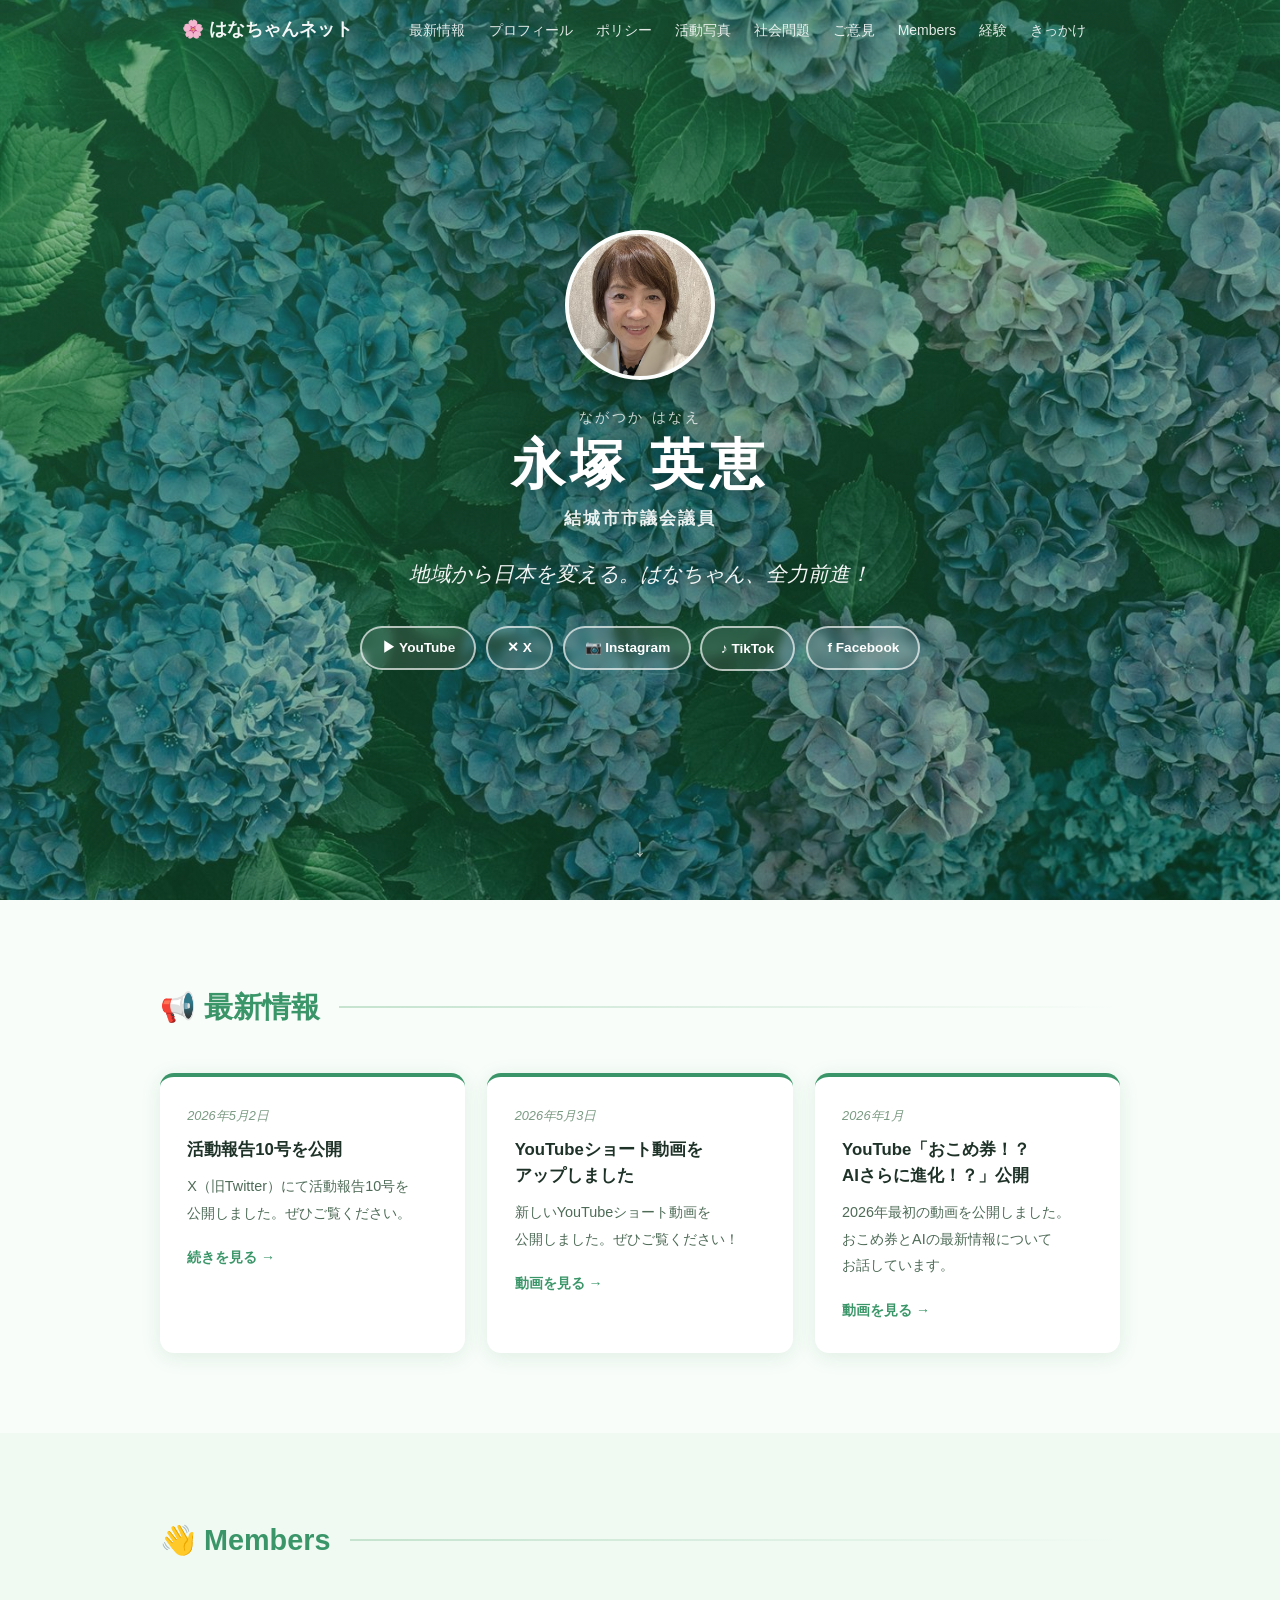
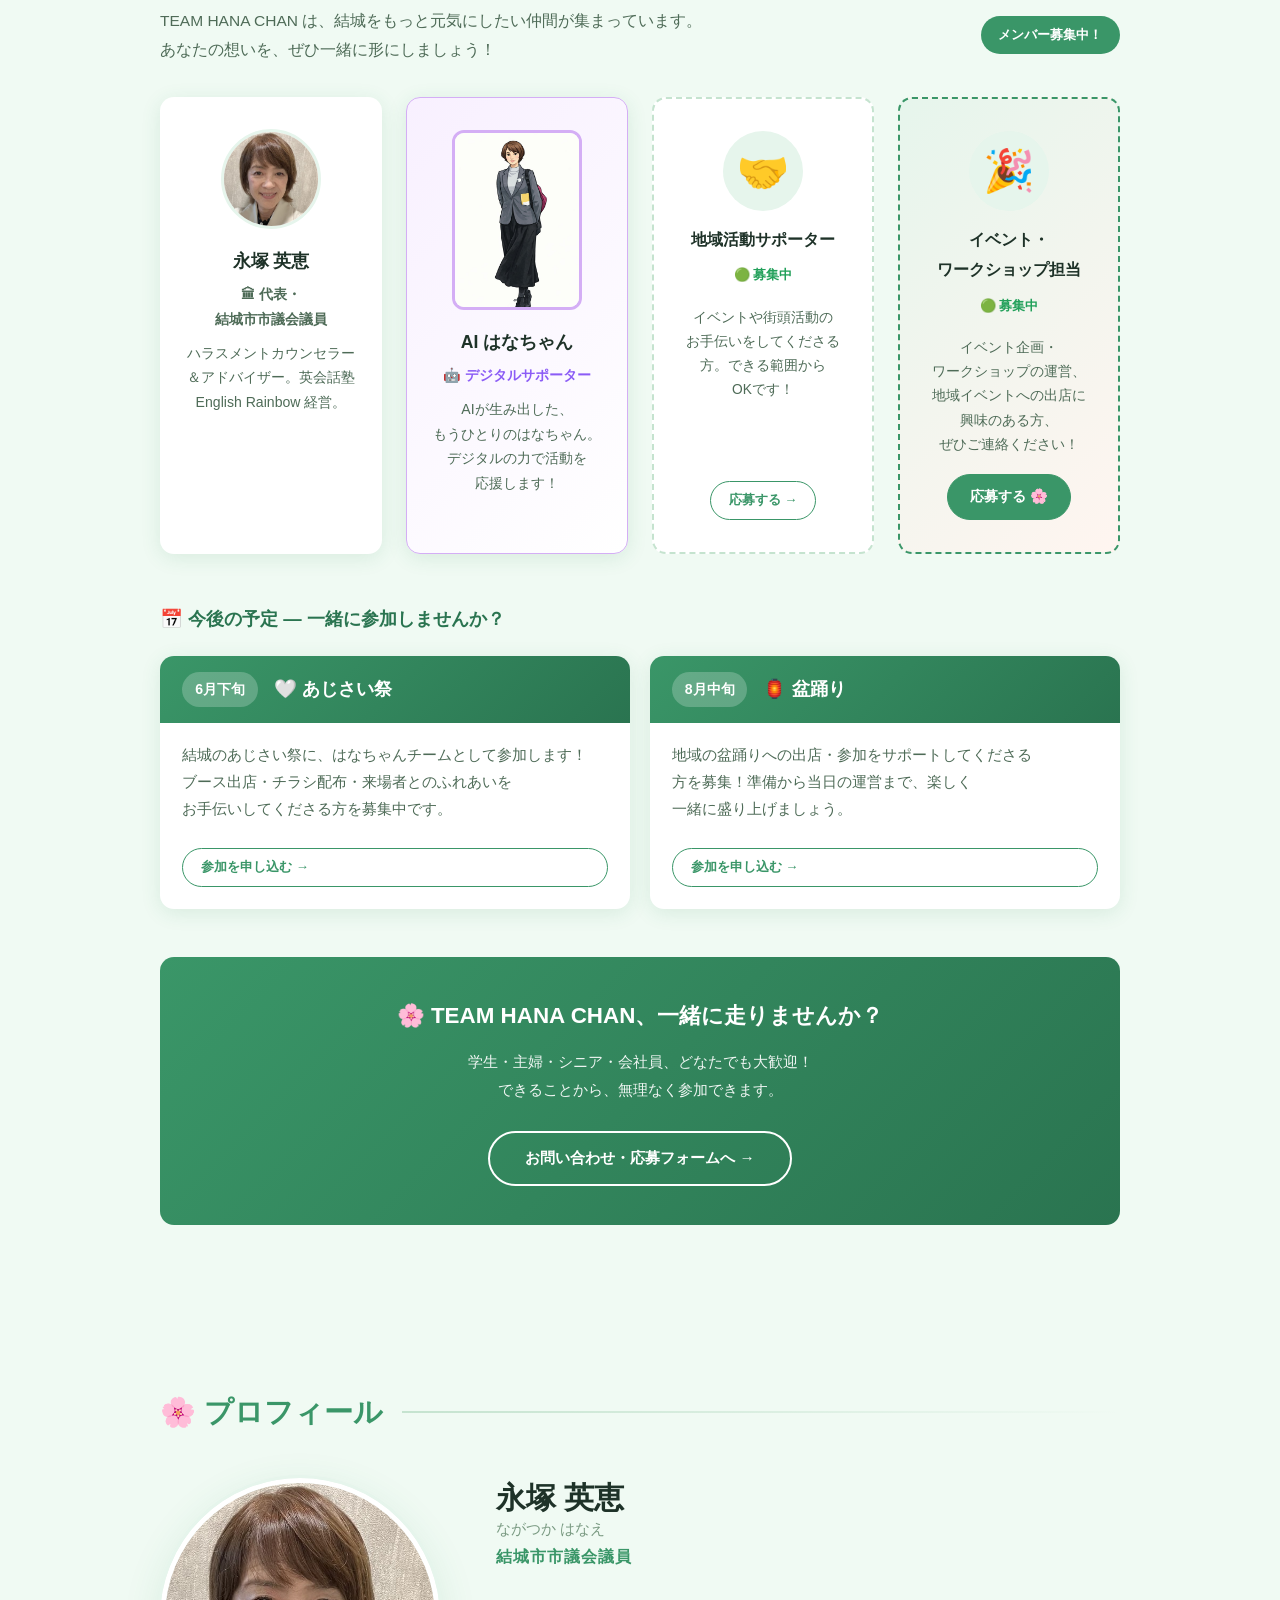
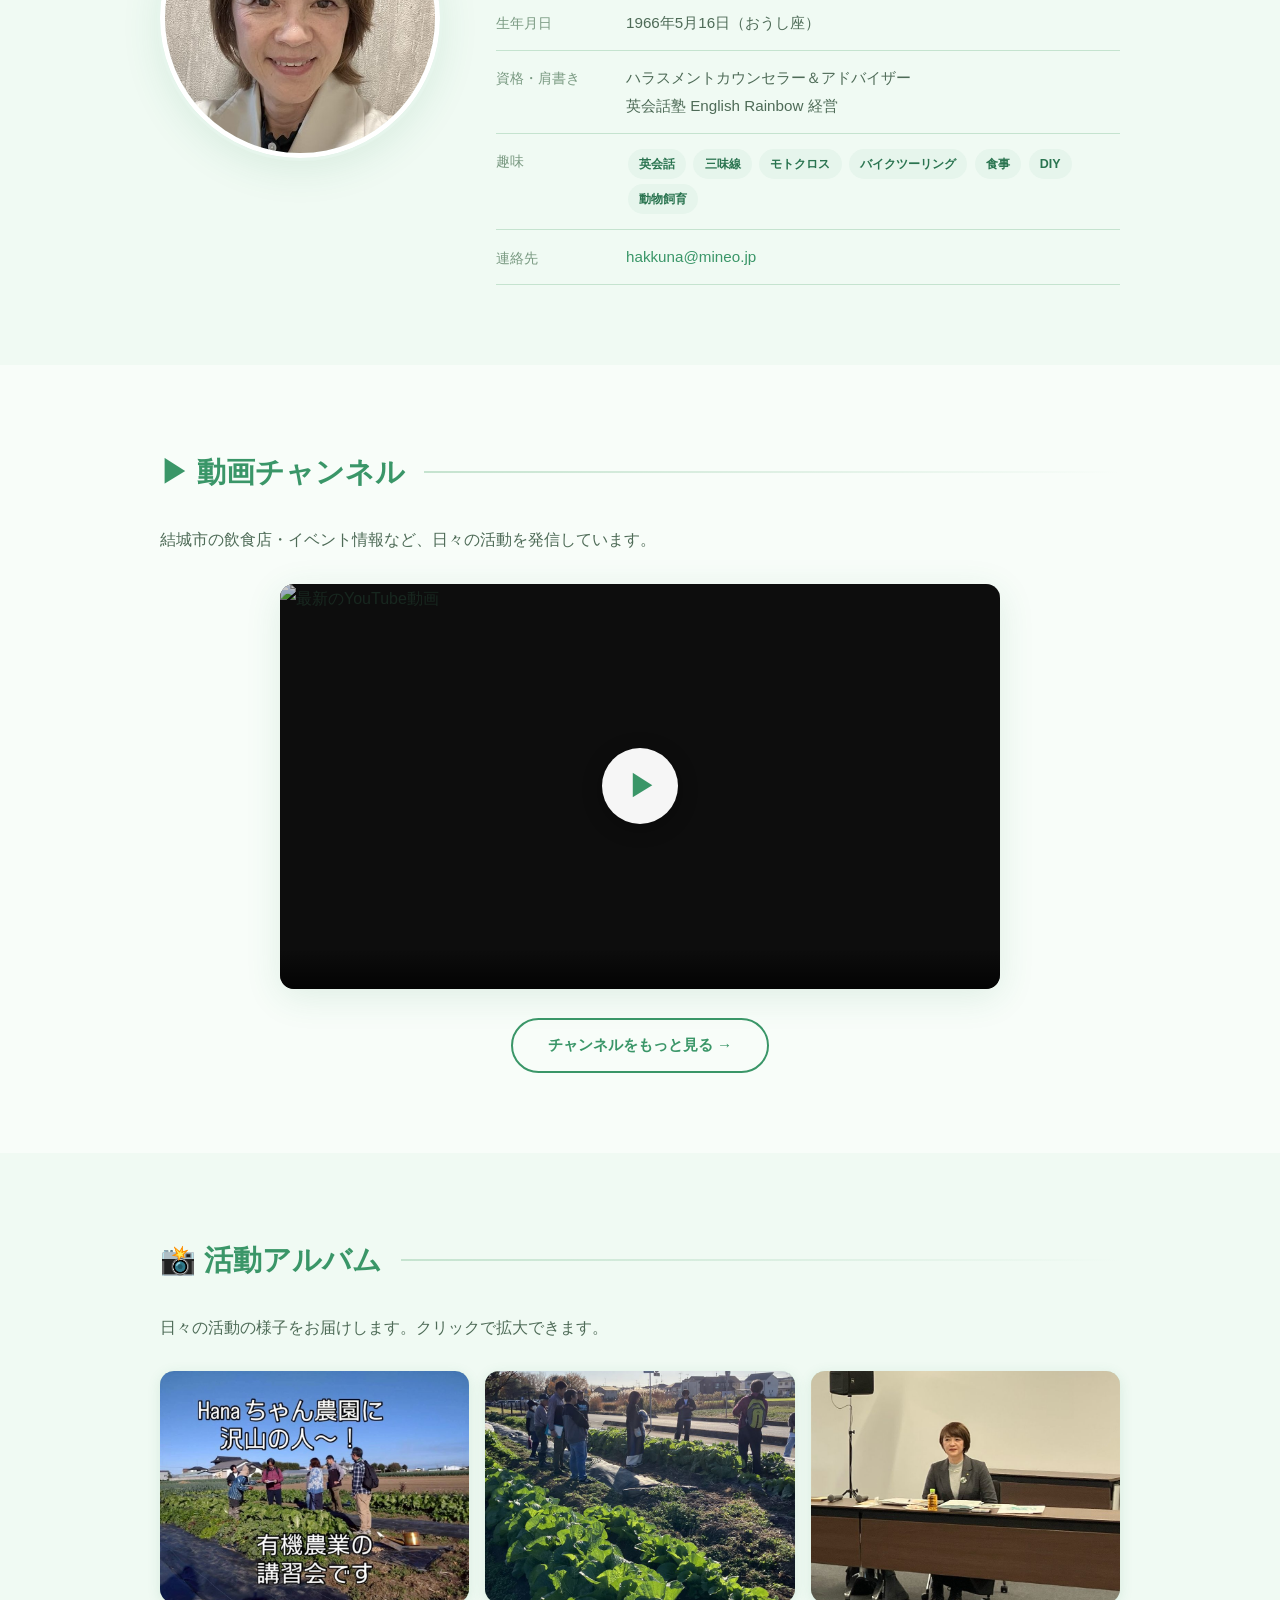
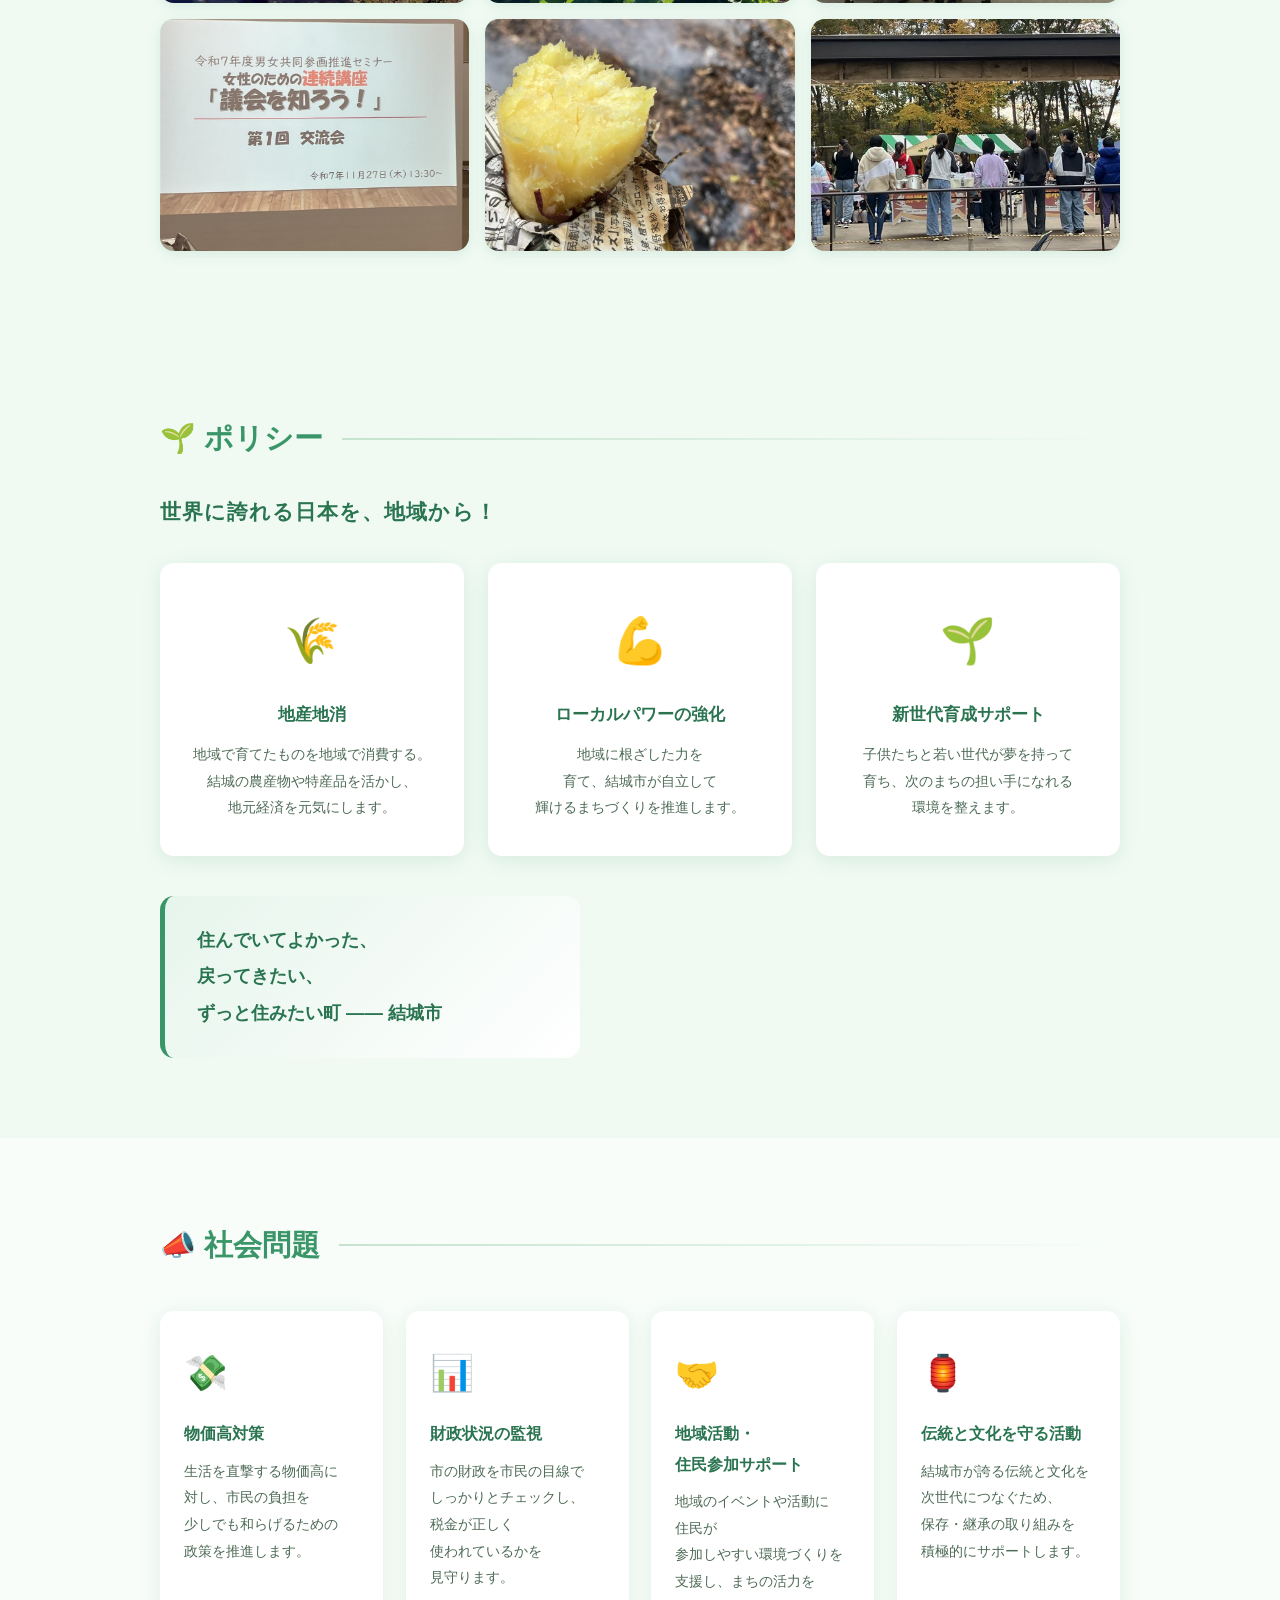
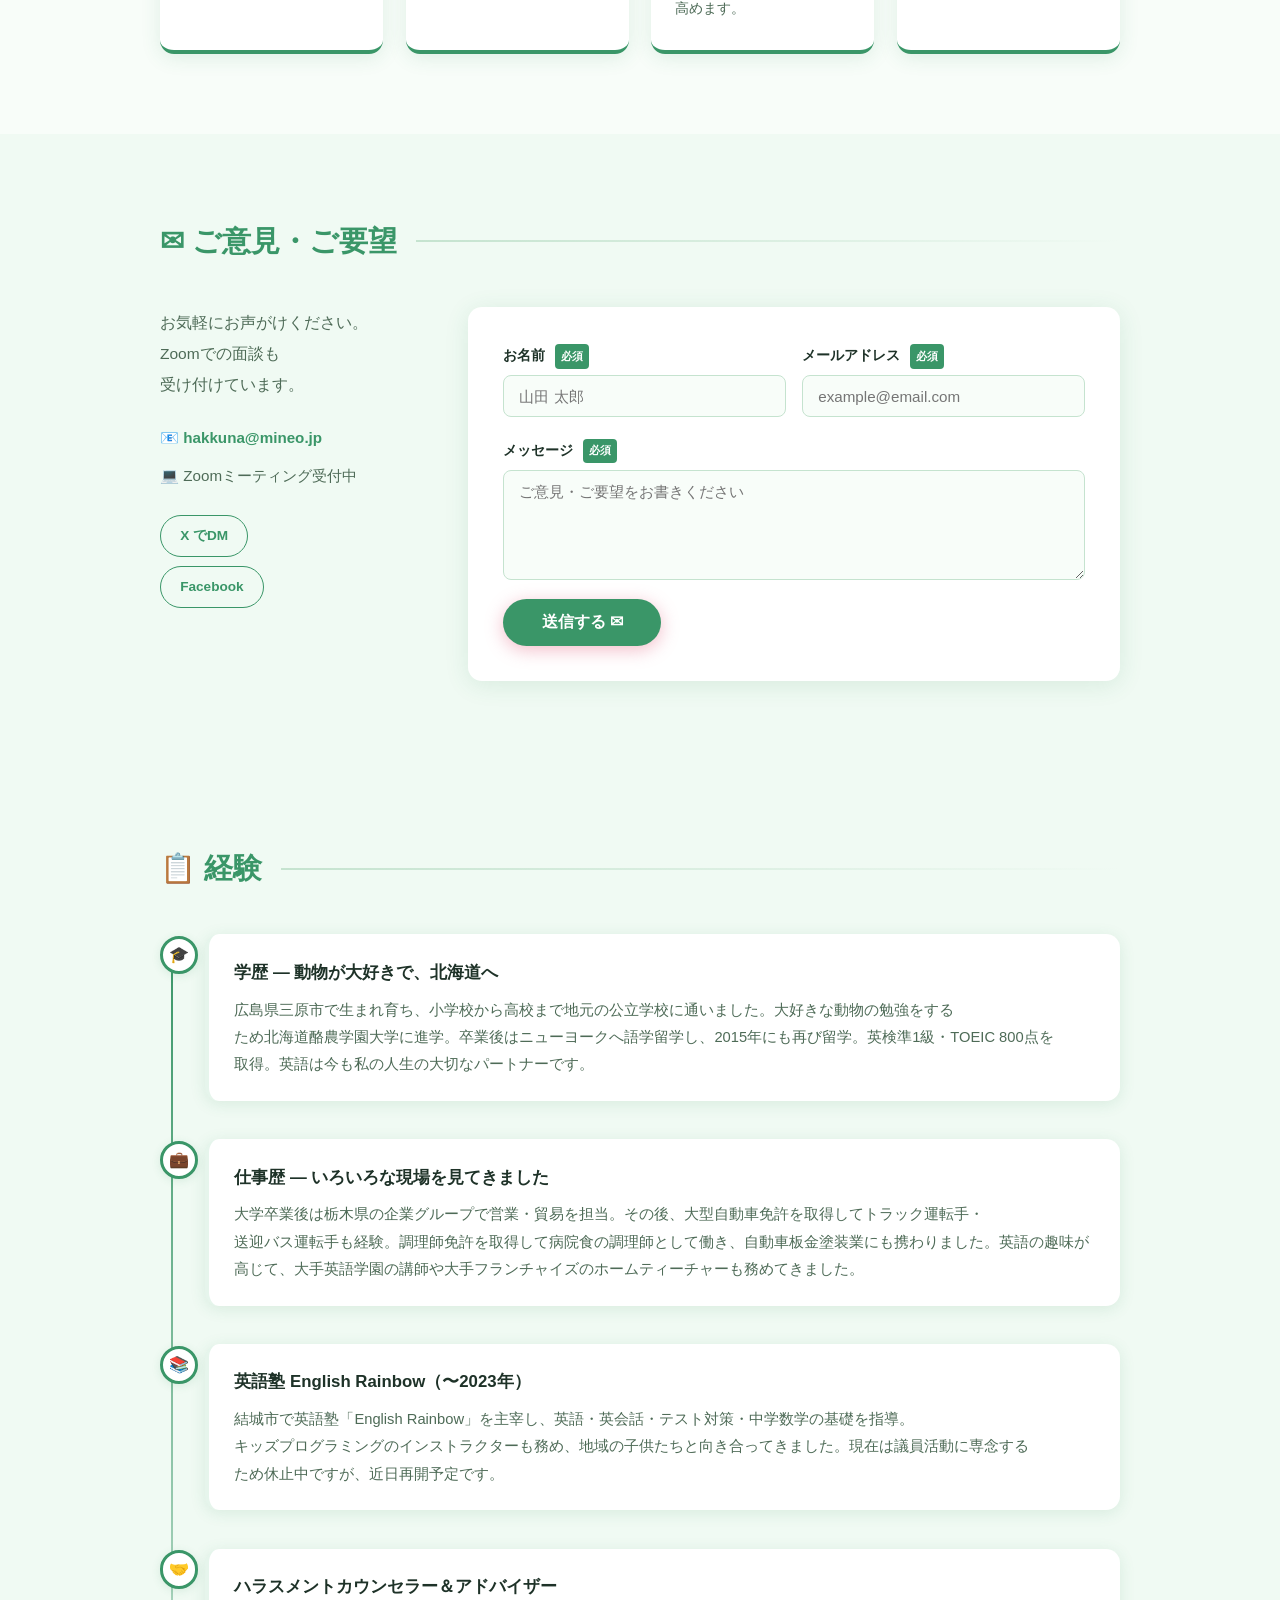
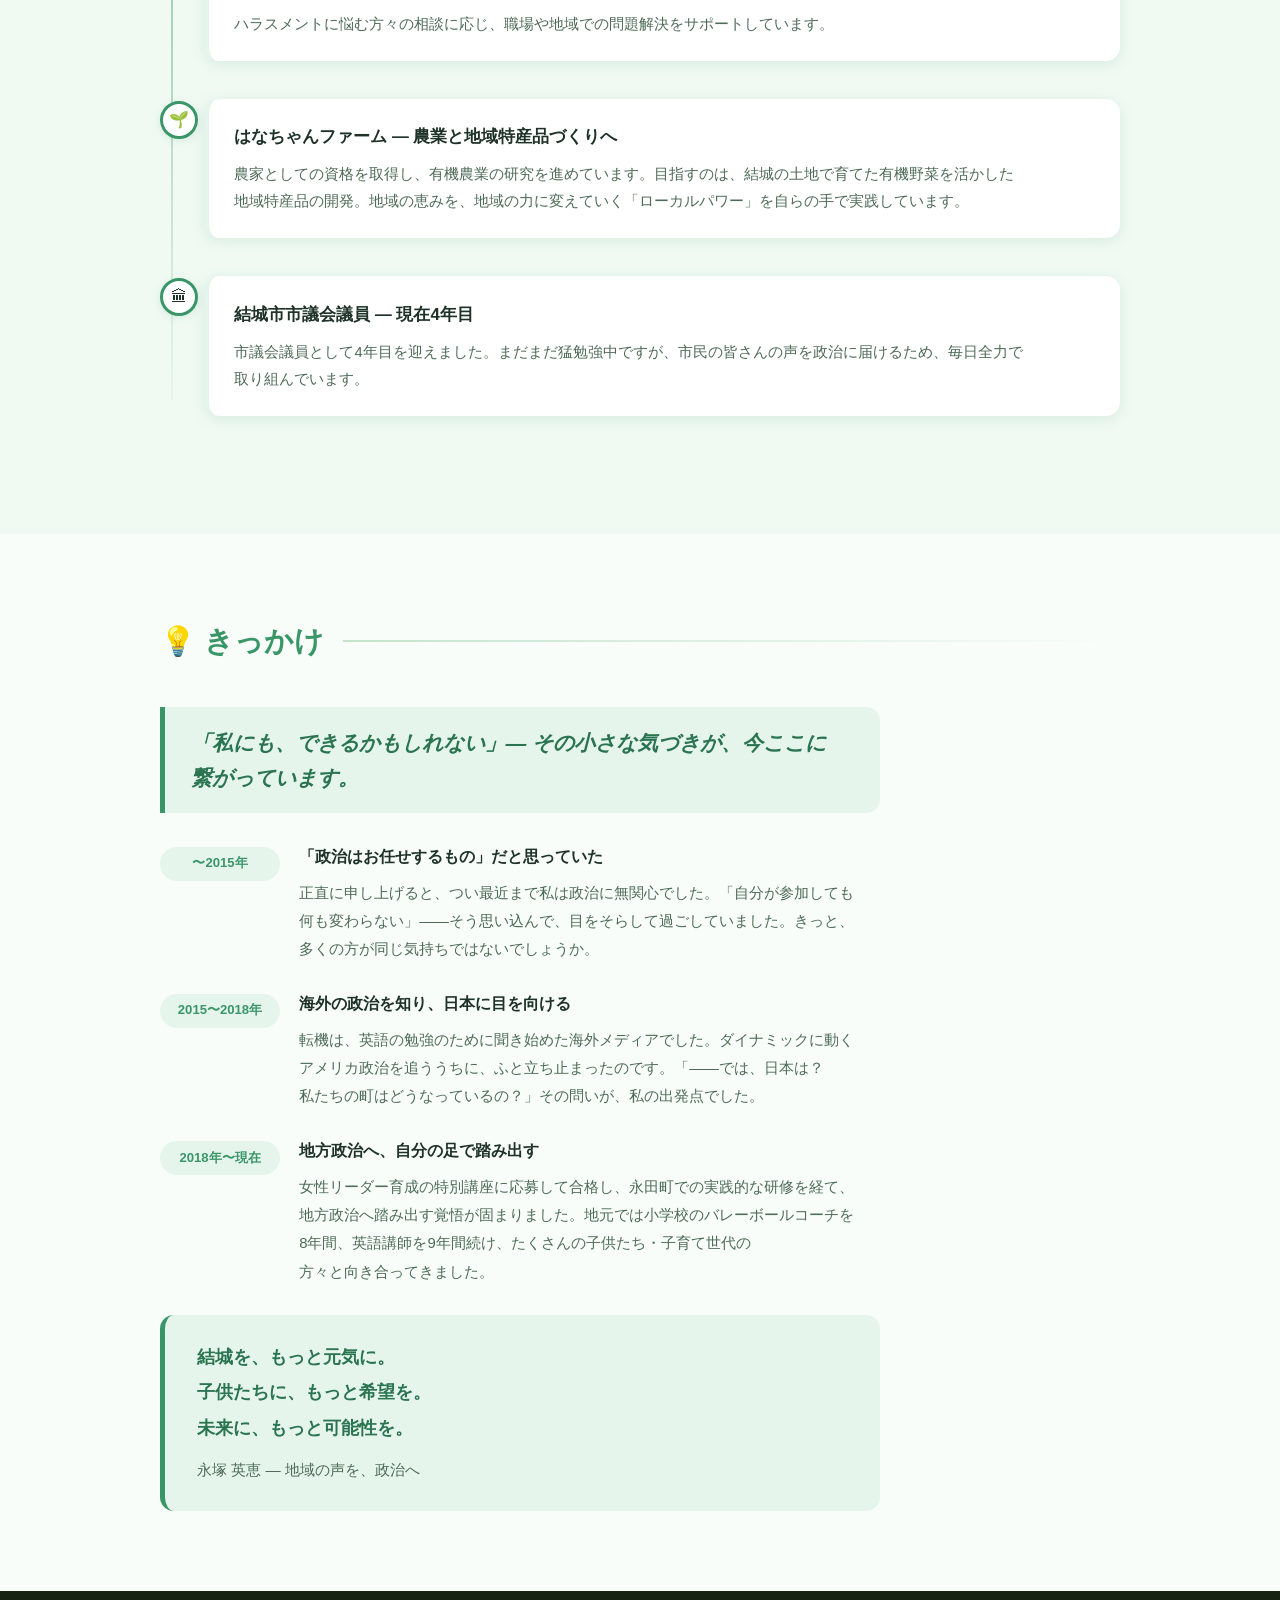
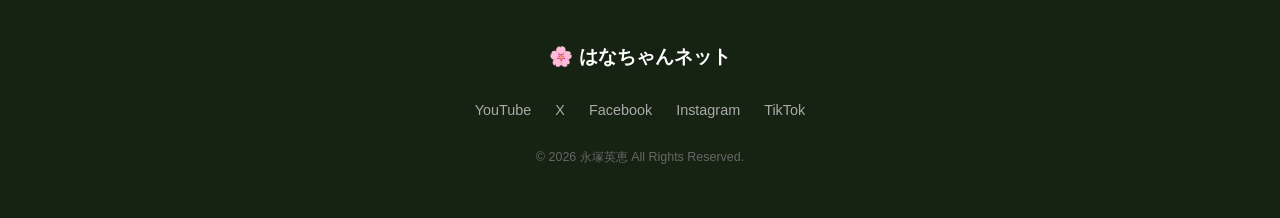
==== commit b6457e1f: "Add files via upload" ====
--- a/hanachan-site/index.html
+++ b/hanachan-site/index.html
@@ -253,7 +253,7 @@
             </tr>
             <tr>
               <th>連絡先</th>
-              <td><a href="mailto:hakkyna@gmail.com">hakkyna@gmail.com</a></td>
+              <td><a href="mailto:hakkuna@mineo.jp">hakkuna@mineo.jp</a></td>
             </tr>
           </table>
         </div>
@@ -455,7 +455,7 @@
         <div class="contact-info fade-up">
           <p>お気軽にお声がけください。<br>Zoomでの面談も受け付けています。</p>
           <div class="contact-details">
-            <p>&#x1F4E7; <a href="mailto:hakkyna@gmail.com">hakkyna@gmail.com</a></p>
+            <p>&#x1F4E7; <a href="mailto:hakkuna@mineo.jp">hakkuna@mineo.jp</a></p>
             <p>&#x1F4BB; Zoomミーティング受付中</p>
           </div>
           <div class="contact-btns">
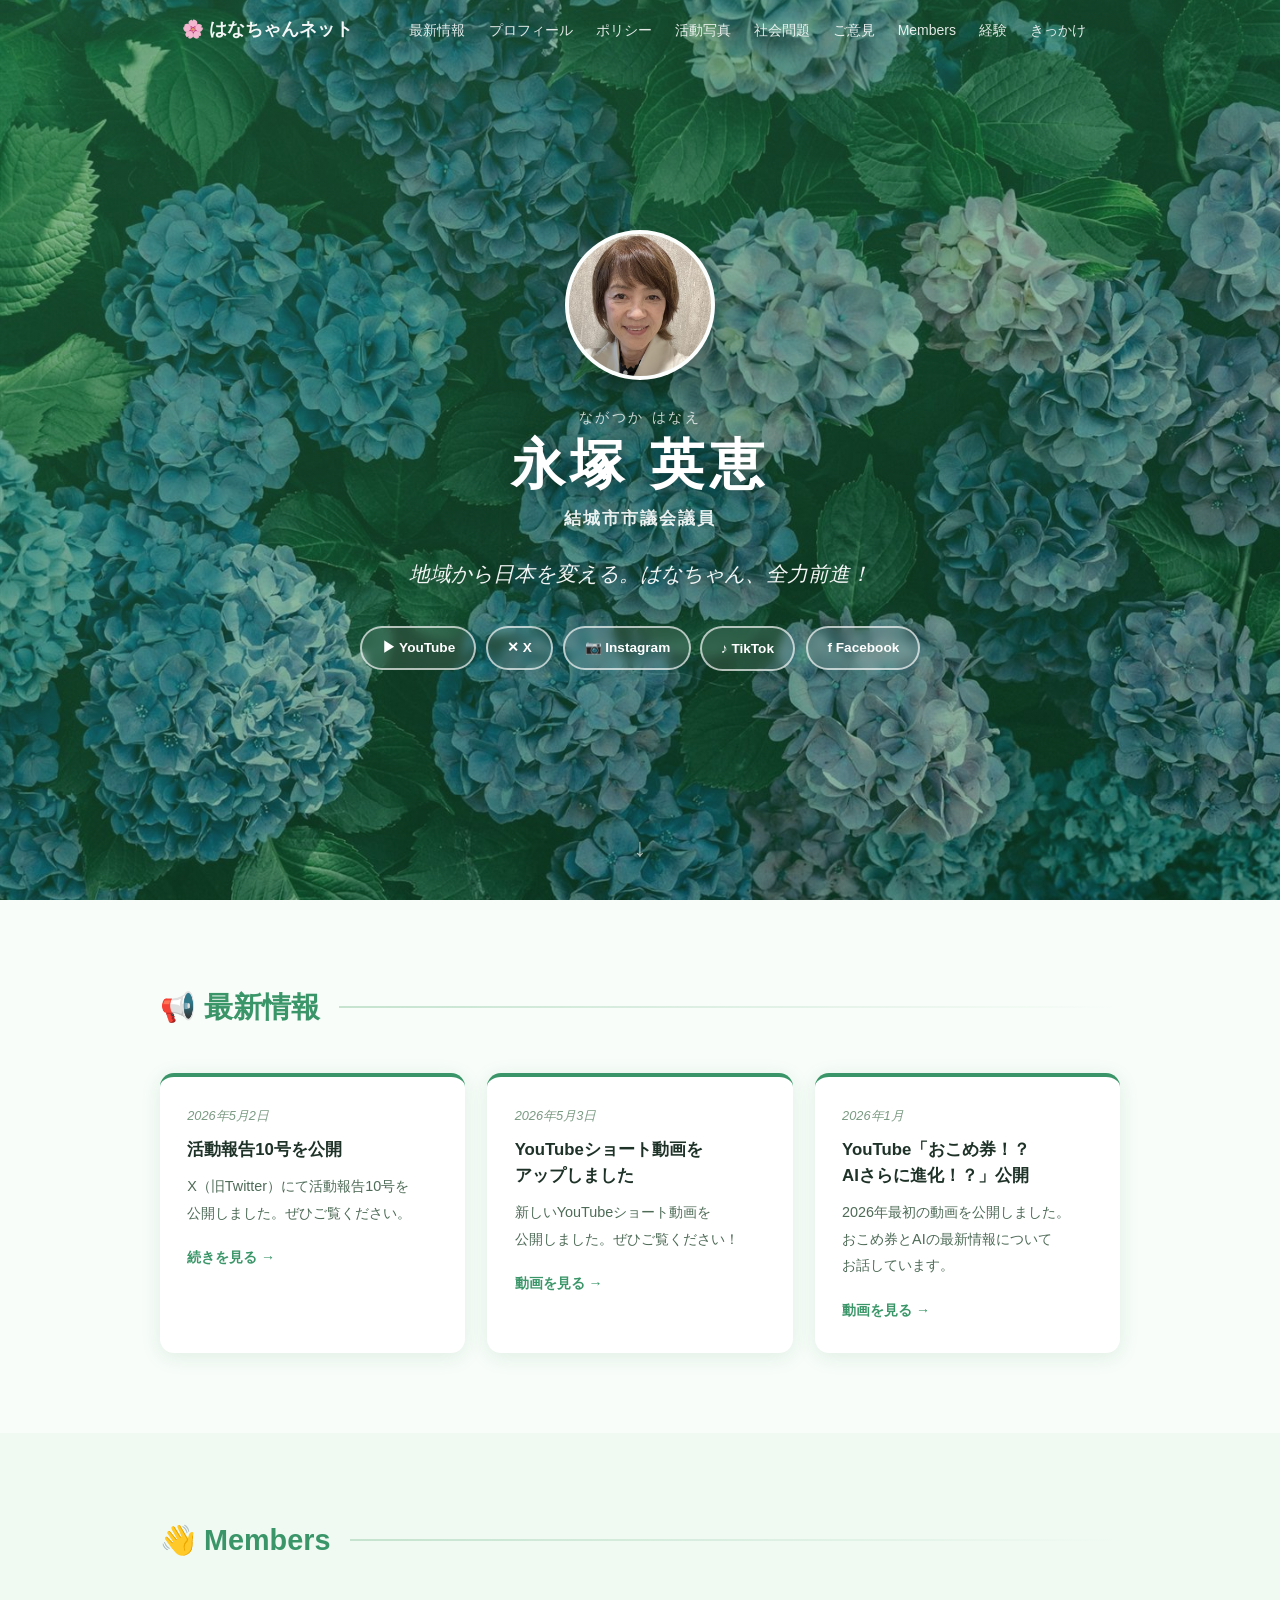
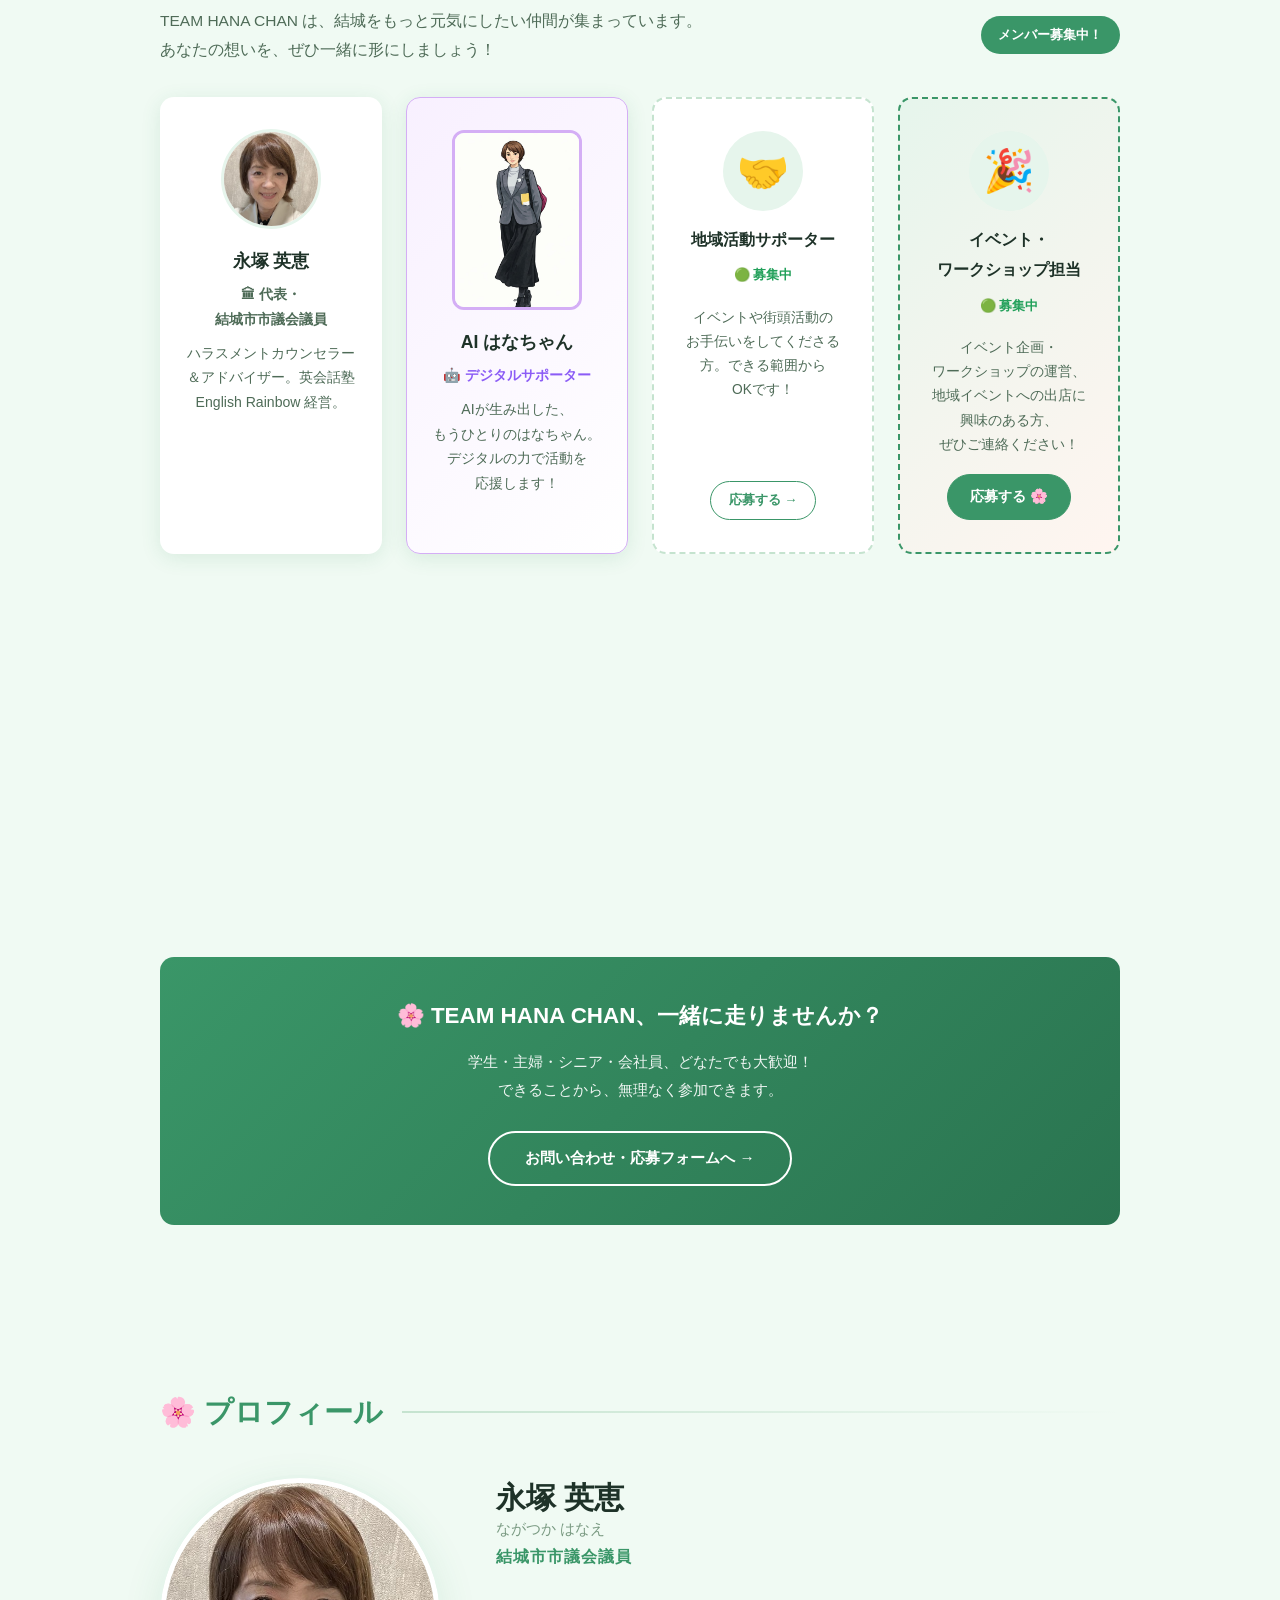
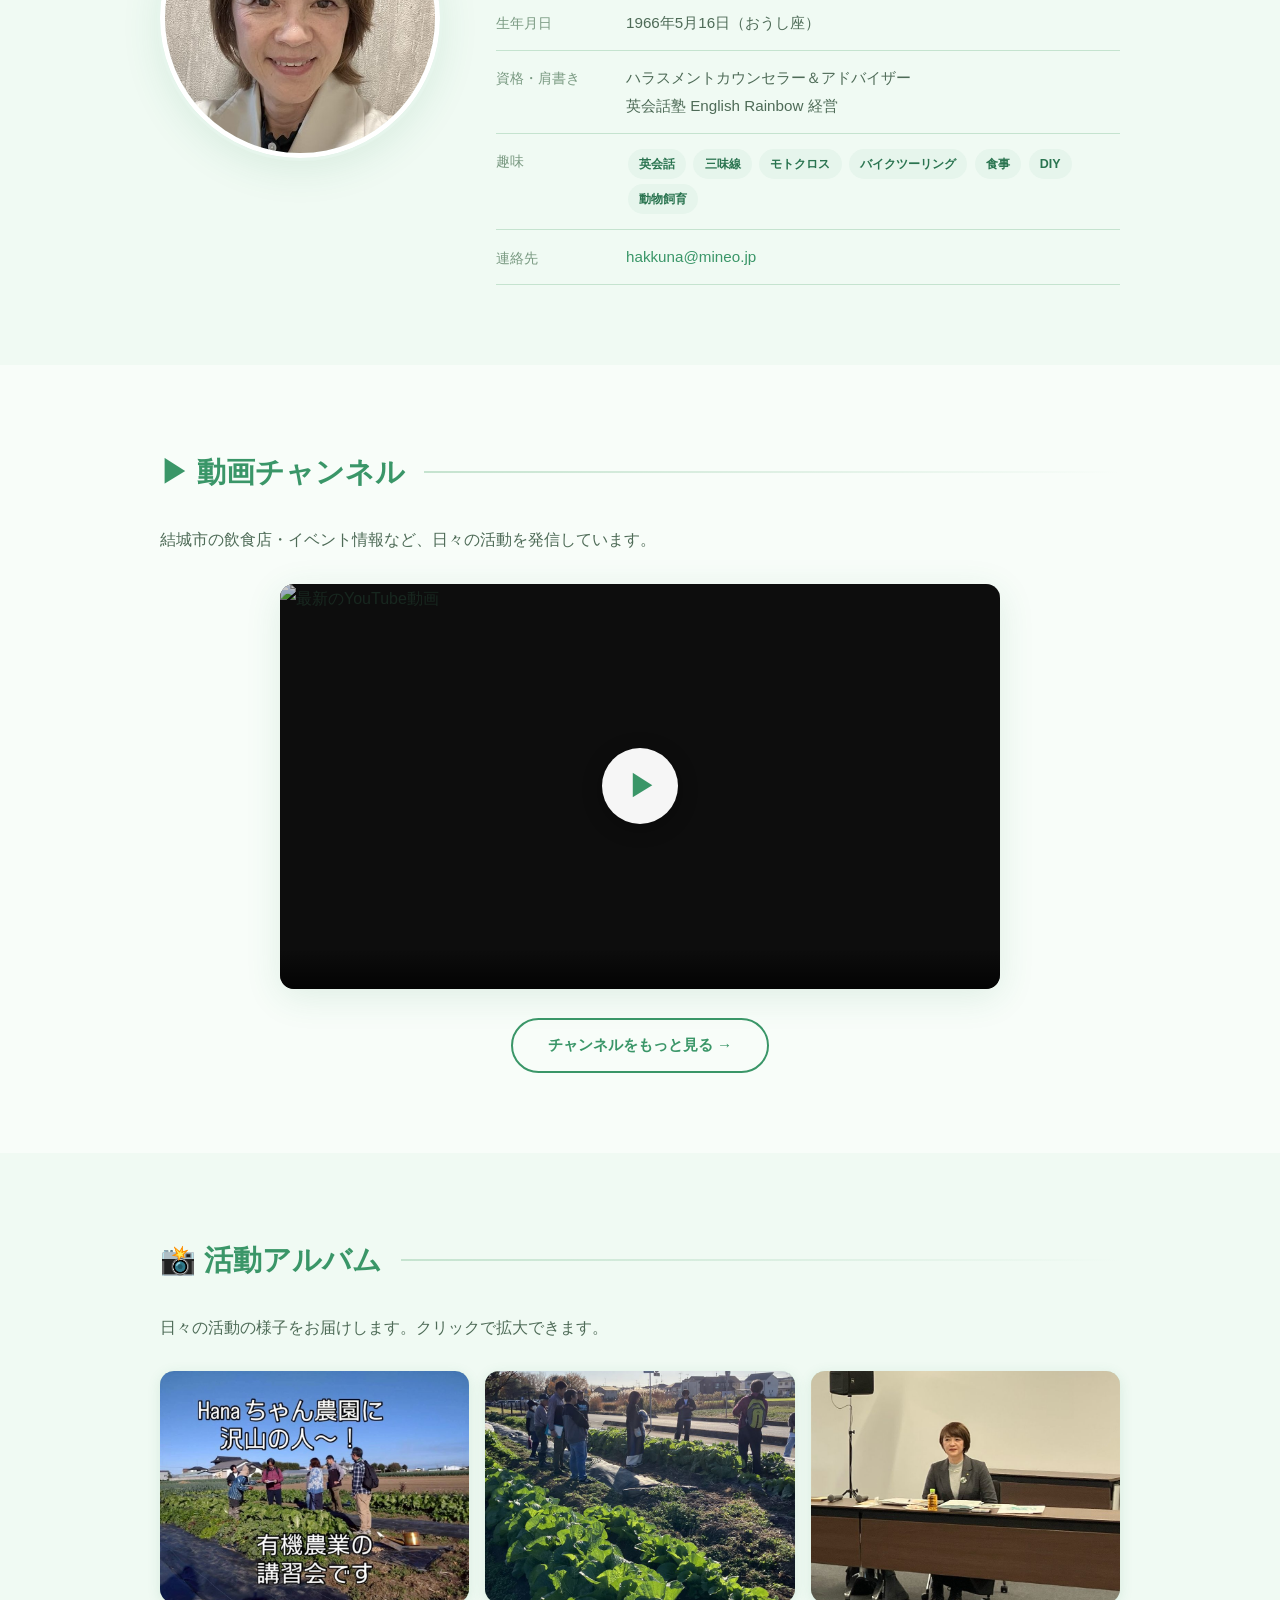
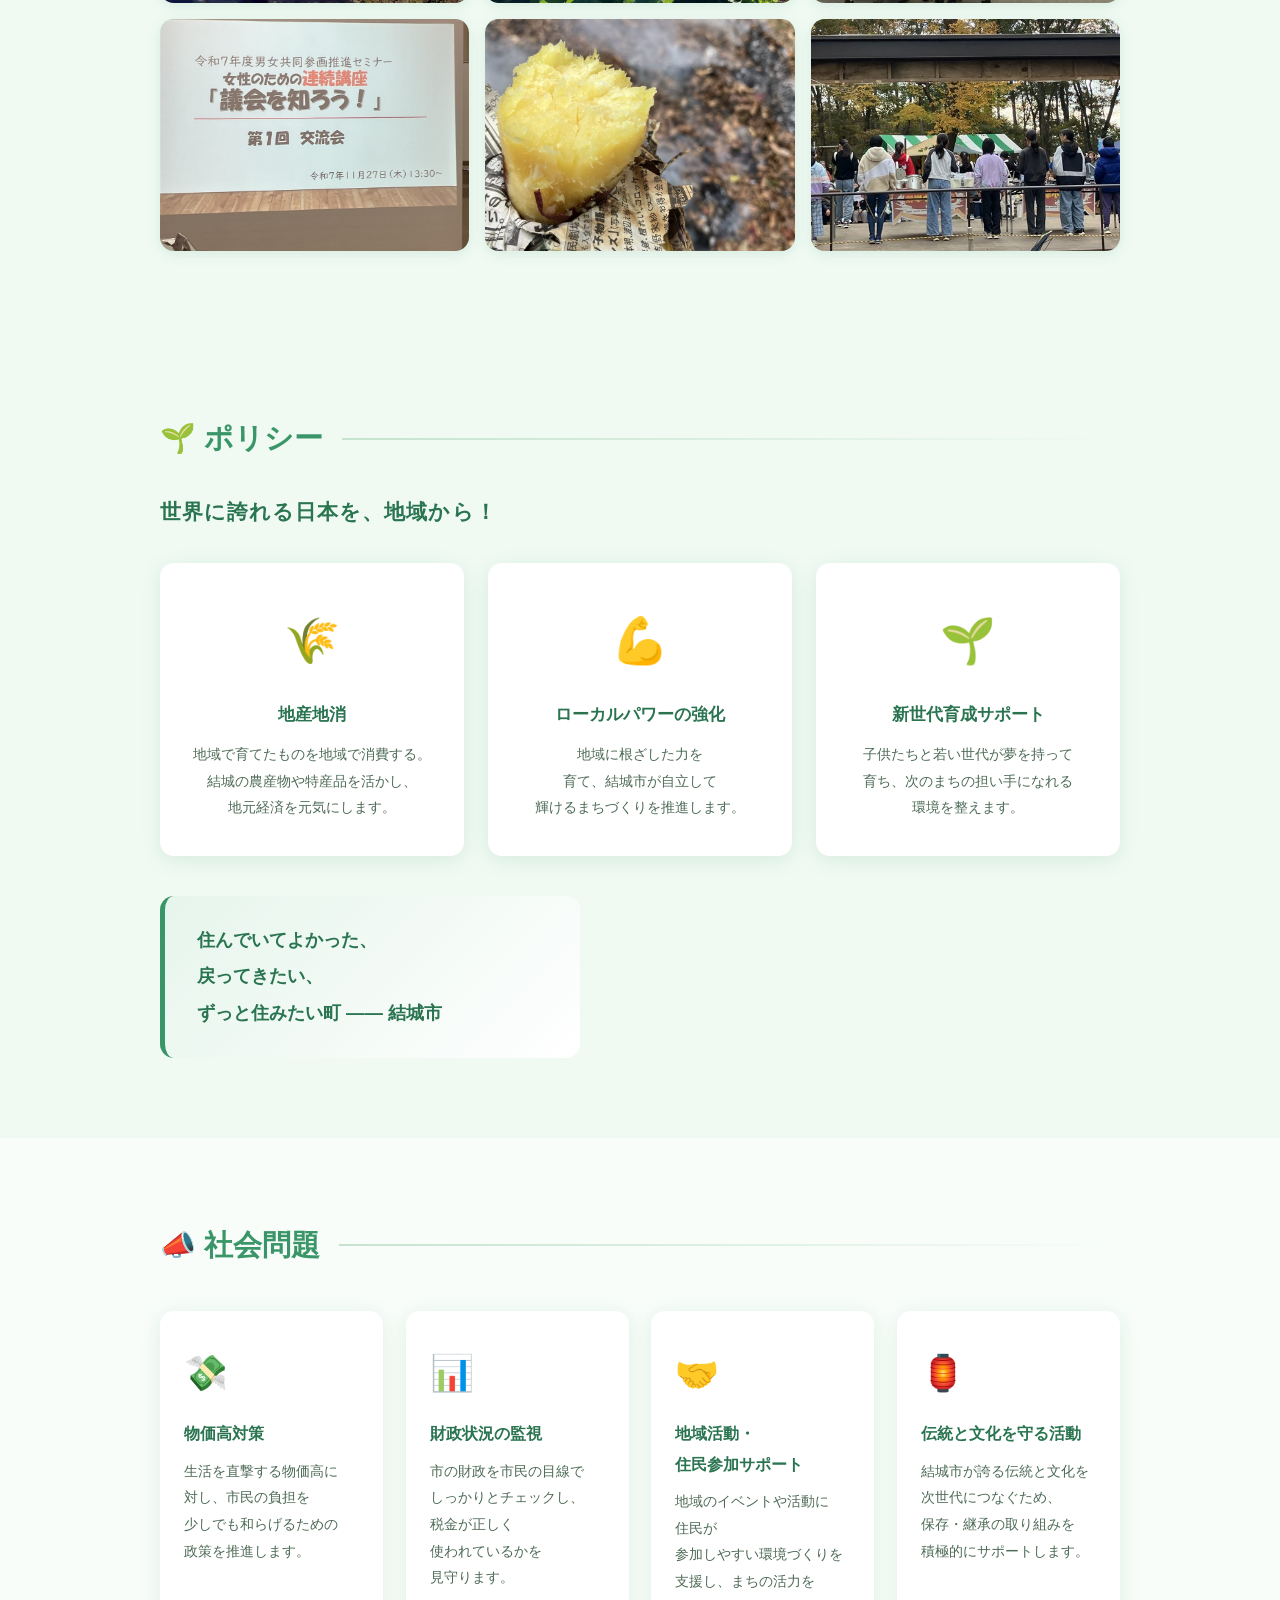
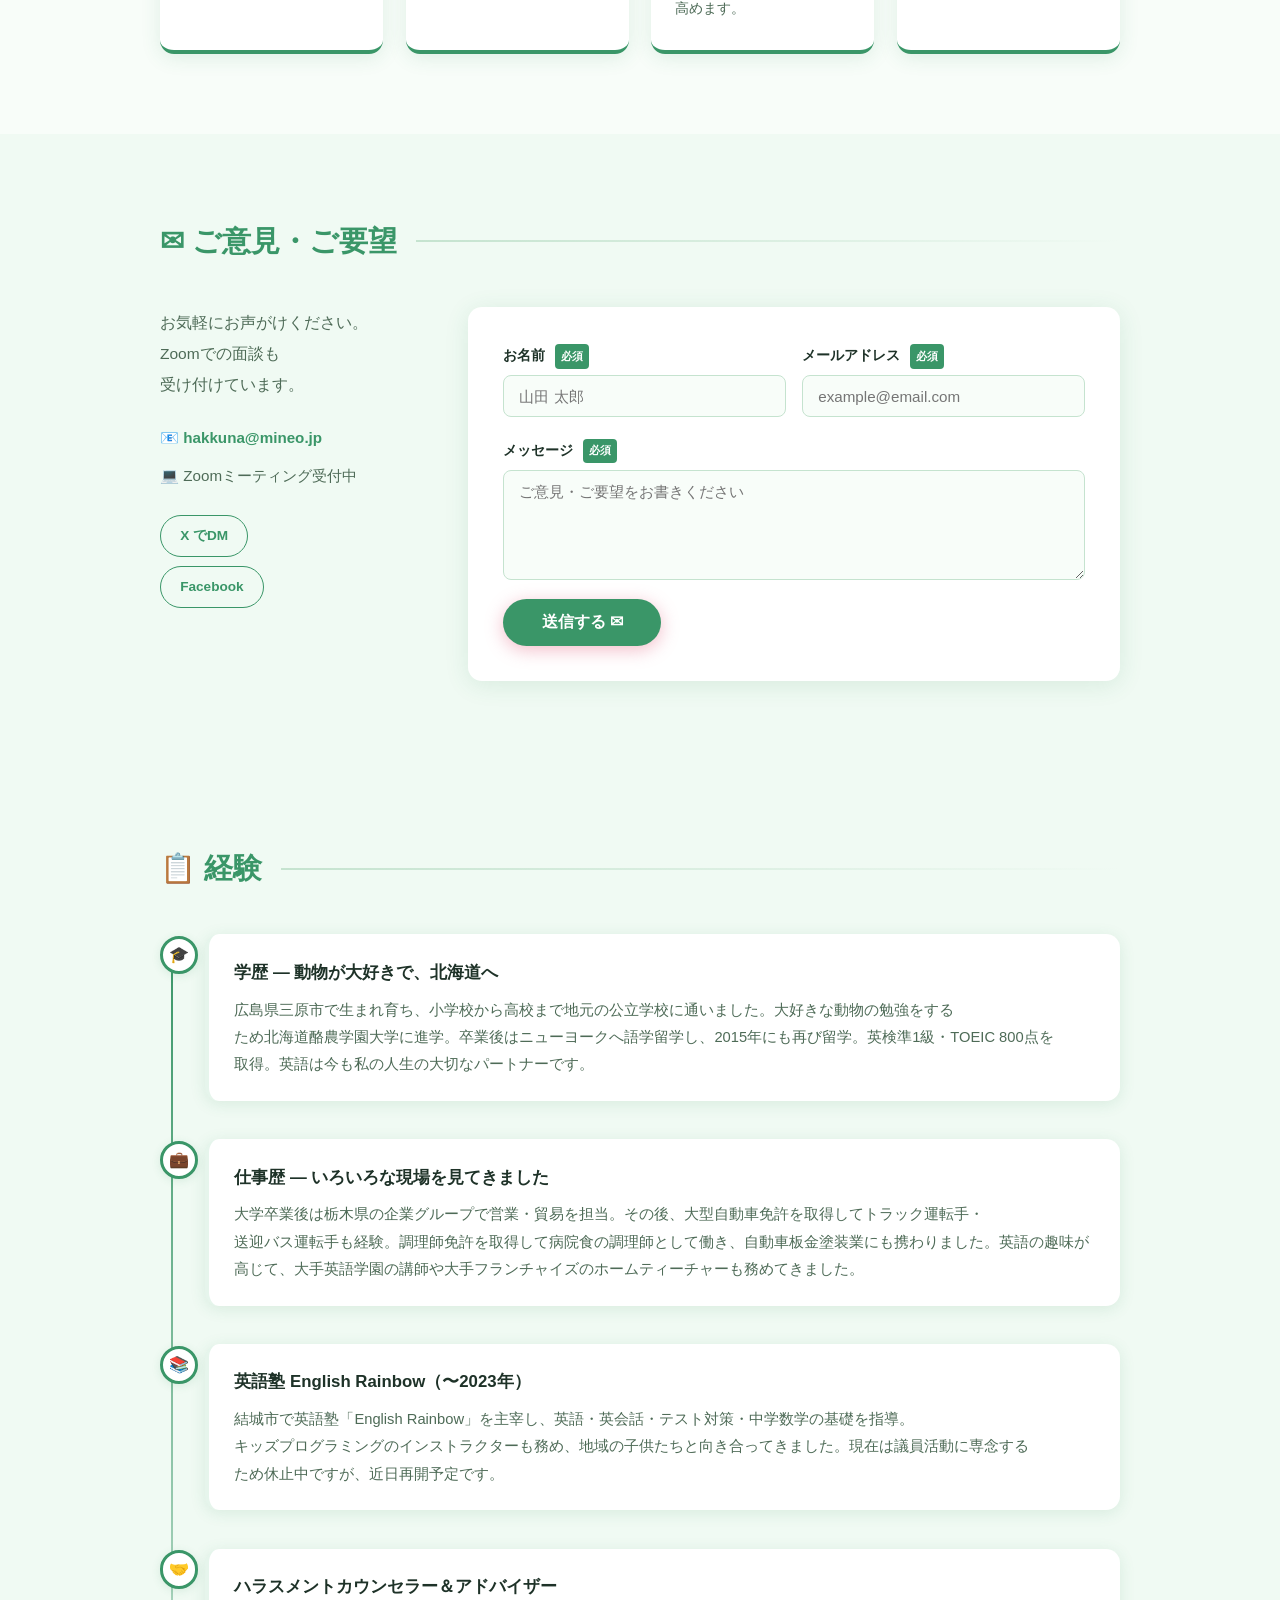
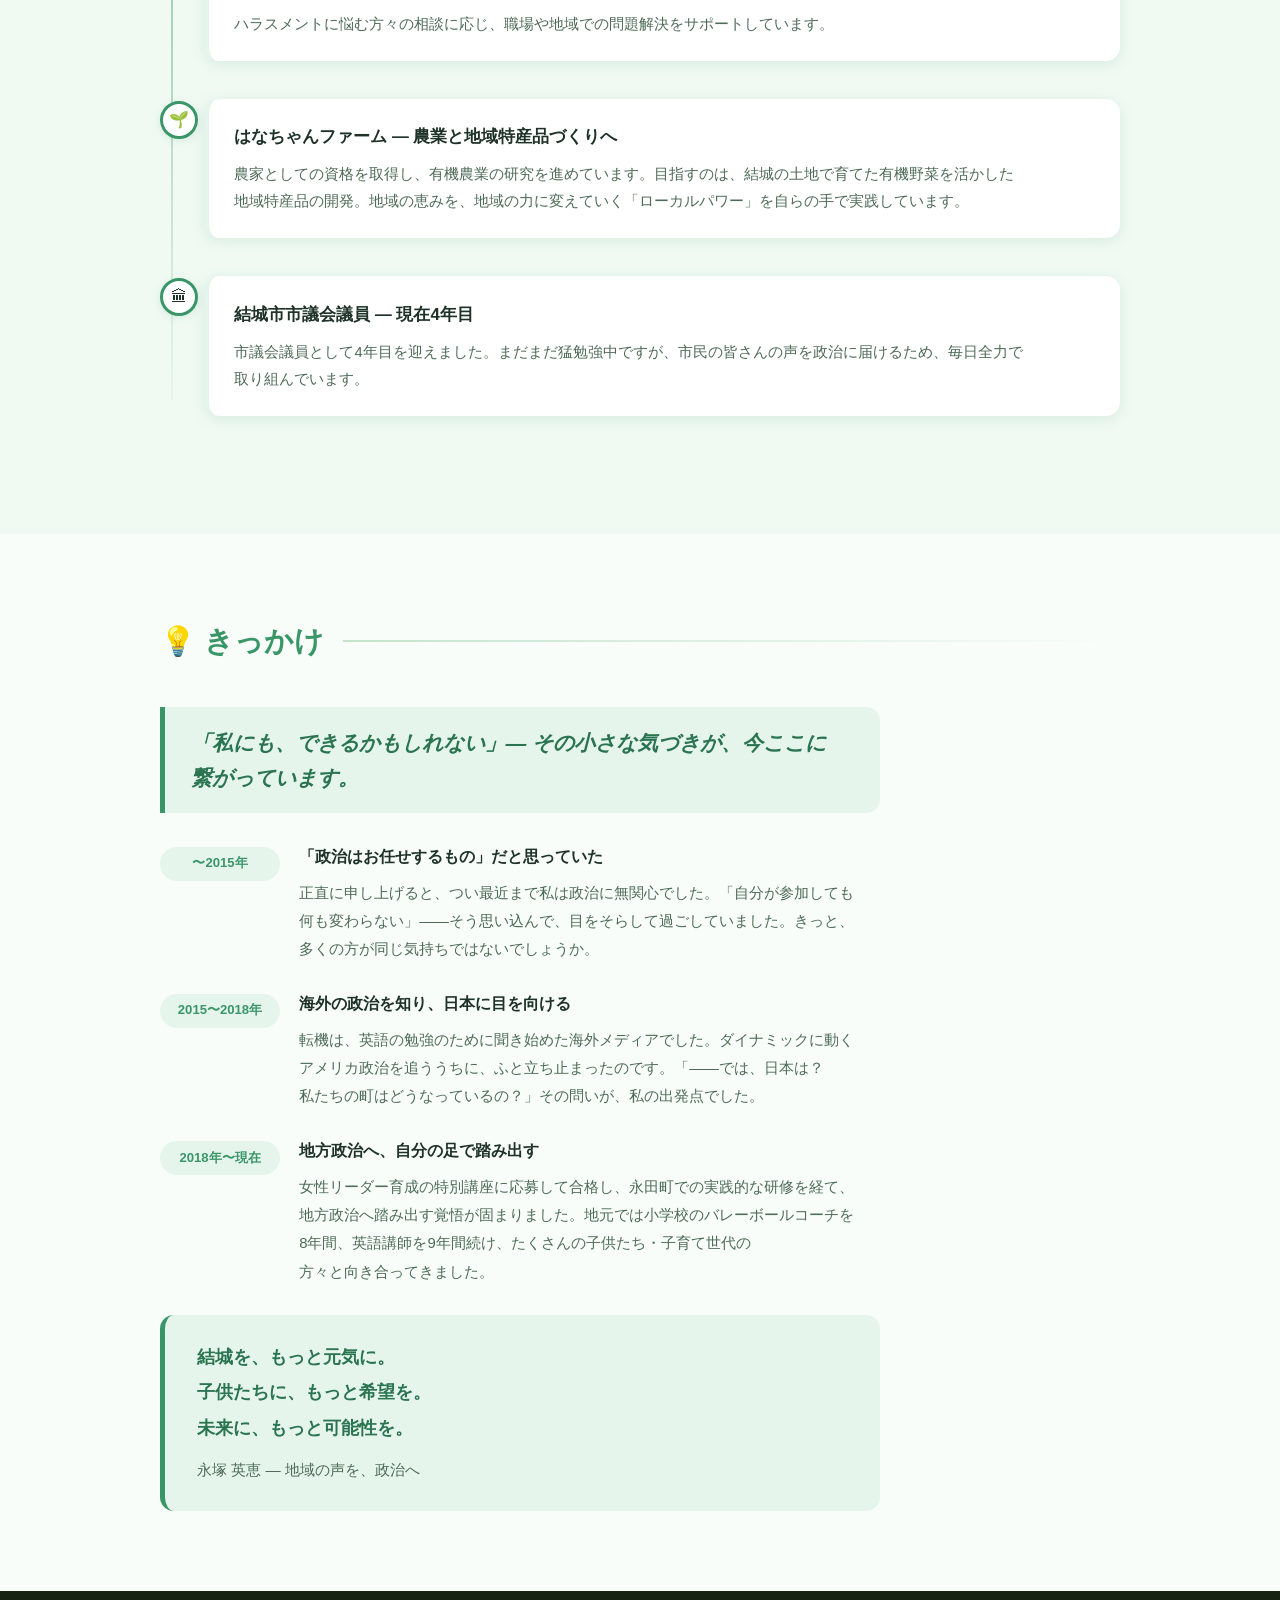
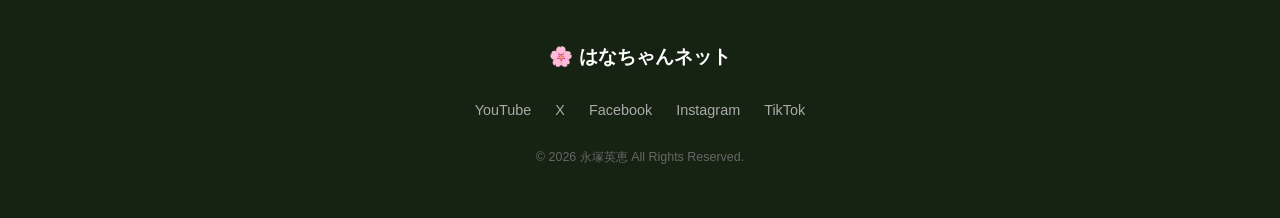
==== commit 25f7624a: "Add files via upload" ====
--- a/hanachan-site/index.html
+++ b/hanachan-site/index.html
@@ -3,8 +3,56 @@
 <head>
   <meta charset="UTF-8">
   <meta name="viewport" content="width=device-width, initial-scale=1.0">
-  <title>はい！はなちゃんです！</title>
-  <meta name="description" content="結城市市議会議員 永塚英恵（ながつか はなえ）の公式ホームページ。はい！はなちゃんです！">
+  <title>永塚英恵（はなちゃん）｜結城市市議会議員 公式サイト</title>
+  <meta name="description" content="結城市市議会議員 永塚英恵（ながつか はなえ）の公式サイト。地域から日本を変えるため、結城市の農業・教育・まちづくりに全力で取り組んでいます。">
+  <meta name="keywords" content="永塚英恵,はなちゃん,結城市,市議会議員,結城市議会,茨城県,まちづくり,地産地消">
+  <link rel="canonical" href="https://hanachan.net/">
+
+  <!-- OGP（SNSシェア時の表示） -->
+  <meta property="og:type"        content="website">
+  <meta property="og:url"         content="https://hanachan.net/">
+  <meta property="og:title"       content="永塚英恵（はなちゃん）｜結城市市議会議員 公式サイト">
+  <meta property="og:description" content="結城市市議会議員 永塚英恵（ながつか はなえ）の公式サイト。地域から日本を変えるため、結城市の農業・教育・まちづくりに全力で取り組んでいます。">
+  <meta property="og:image"       content="https://hanachan.net/images/profile.jpg">
+  <meta property="og:locale"      content="ja_JP">
+  <meta property="og:site_name"   content="はなちゃんネット">
+
+  <!-- Twitter Card -->
+  <meta name="twitter:card"        content="summary_large_image">
+  <meta name="twitter:site"        content="@hanafxr">
+  <meta name="twitter:creator"     content="@hanafxr">
+  <meta name="twitter:title"       content="永塚英恵（はなちゃん）｜結城市市議会議員 公式サイト">
+  <meta name="twitter:description" content="結城市市議会議員 永塚英恵（ながつか はなえ）の公式サイト。地域から日本を変えるため、結城市の農業・教育・まちづくりに全力で取り組んでいます。">
+  <meta name="twitter:image"       content="https://hanachan.net/images/profile.jpg">
+
+  <!-- 構造化データ（Googleに「結城市の政治家」と伝える） -->
+  <script type="application/ld+json">
+  {
+    "@context": "https://schema.org",
+    "@type": "Person",
+    "name": "永塚英恵",
+    "alternateName": "はなちゃん",
+    "jobTitle": "結城市市議会議員",
+    "description": "結城市市議会議員。地産地消・ローカルパワー強化・新世代育成を掲げ、結城市のまちづくりに取り組む。",
+    "url": "https://hanachan.net/",
+    "image": "https://hanachan.net/images/profile.jpg",
+    "email": "hakkuna@mineo.jp",
+    "address": {
+      "@type": "PostalAddress",
+      "addressLocality": "結城市",
+      "addressRegion": "茨城県",
+      "addressCountry": "JP"
+    },
+    "sameAs": [
+      "https://www.youtube.com/@hakkynachannel2894",
+      "https://x.com/hanafxr",
+      "https://www.instagram.com/hakkyna/",
+      "https://www.facebook.com/hanafxr/",
+      "https://www.tiktok.com/@hakkyna"
+    ]
+  }
+  </script>
+
   <link rel="stylesheet" href="style.css">
   <script async src="https://www.googletagmanager.com/gtag/js?id=G-E27TSB1C4W"></script>
   <script>
